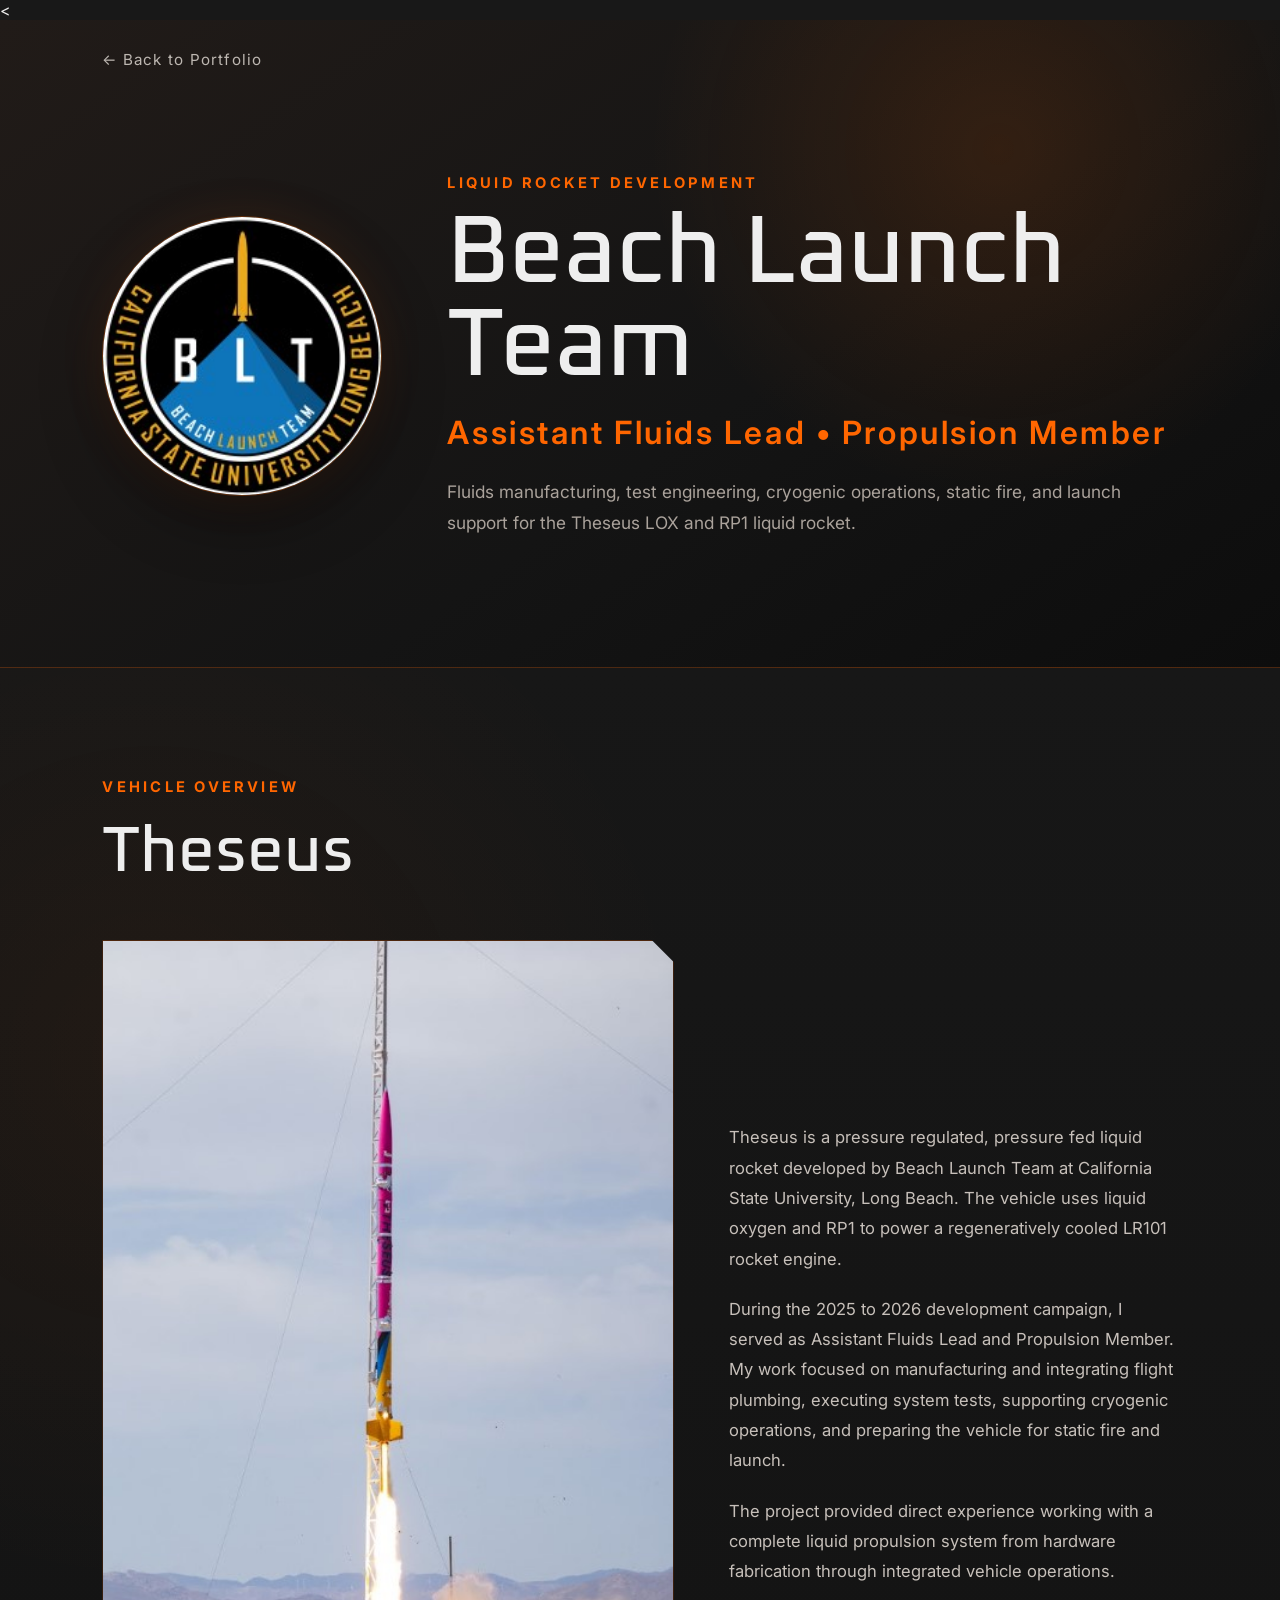
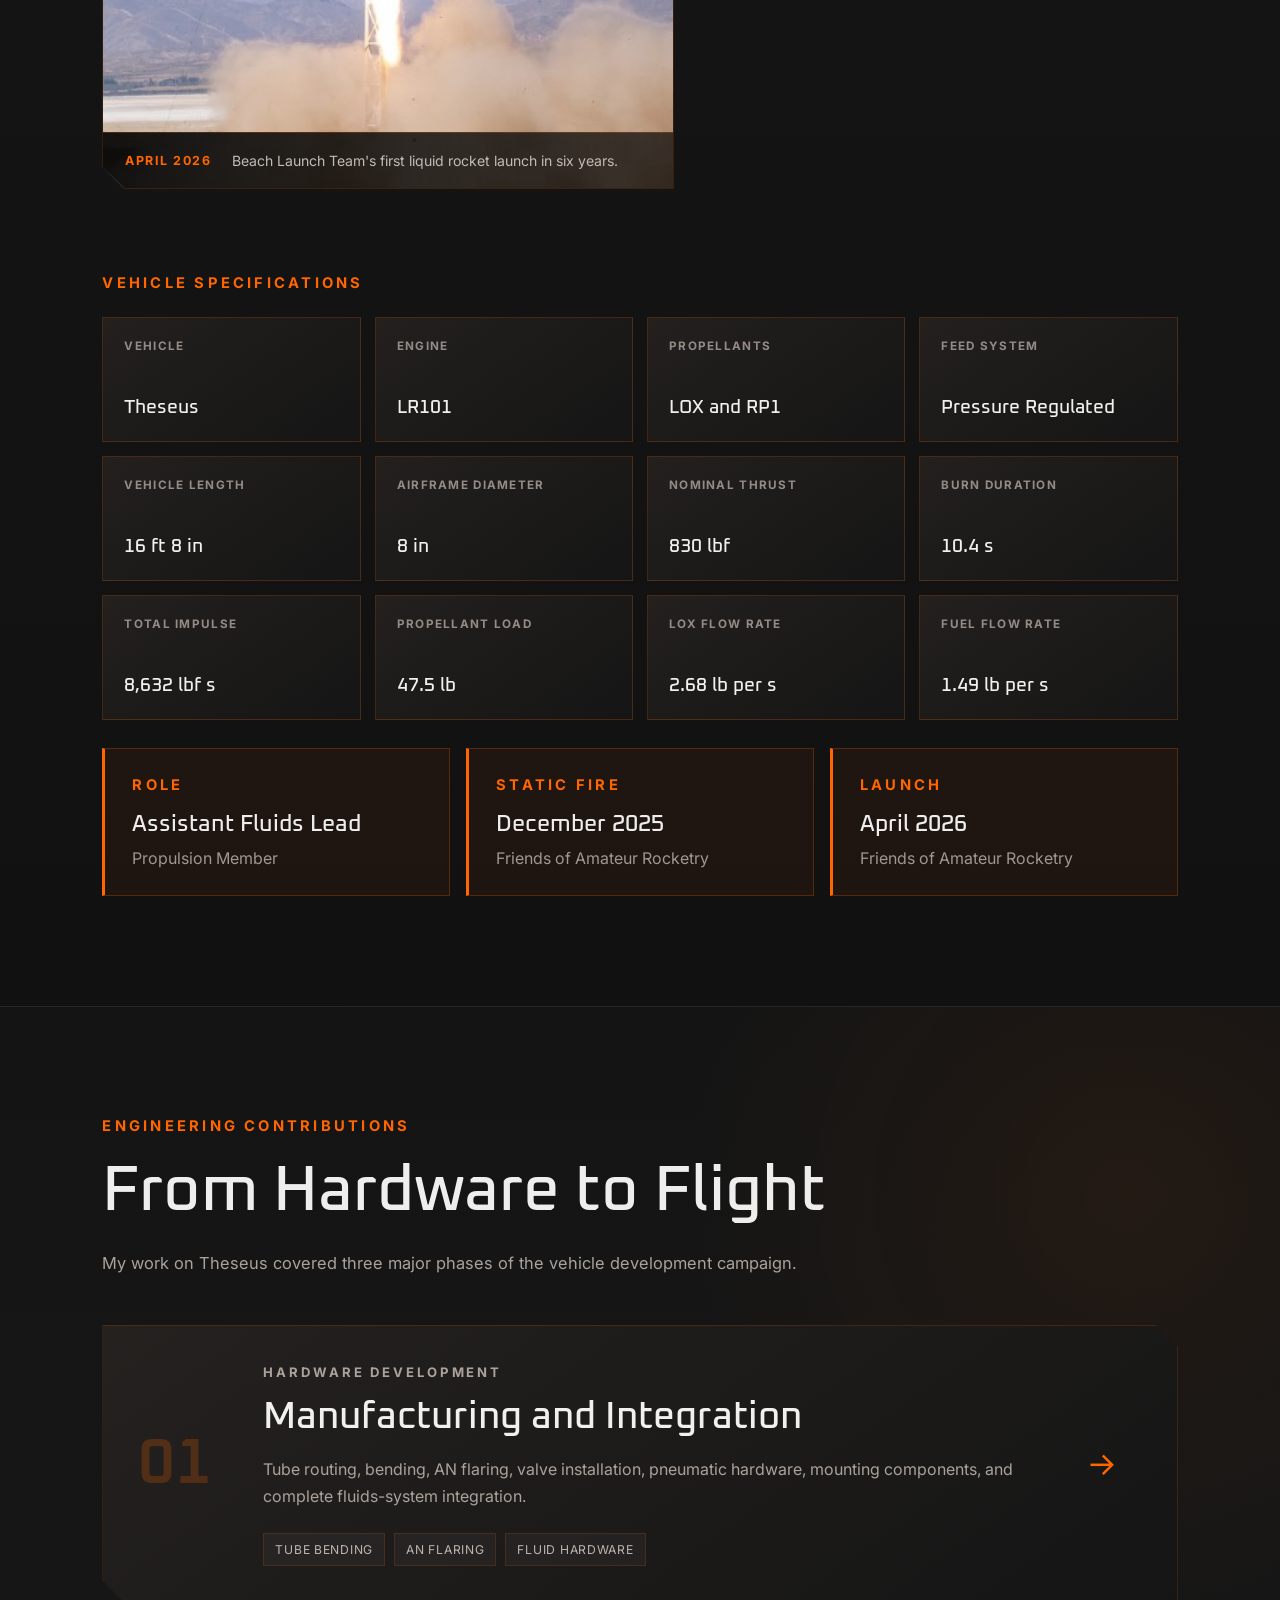
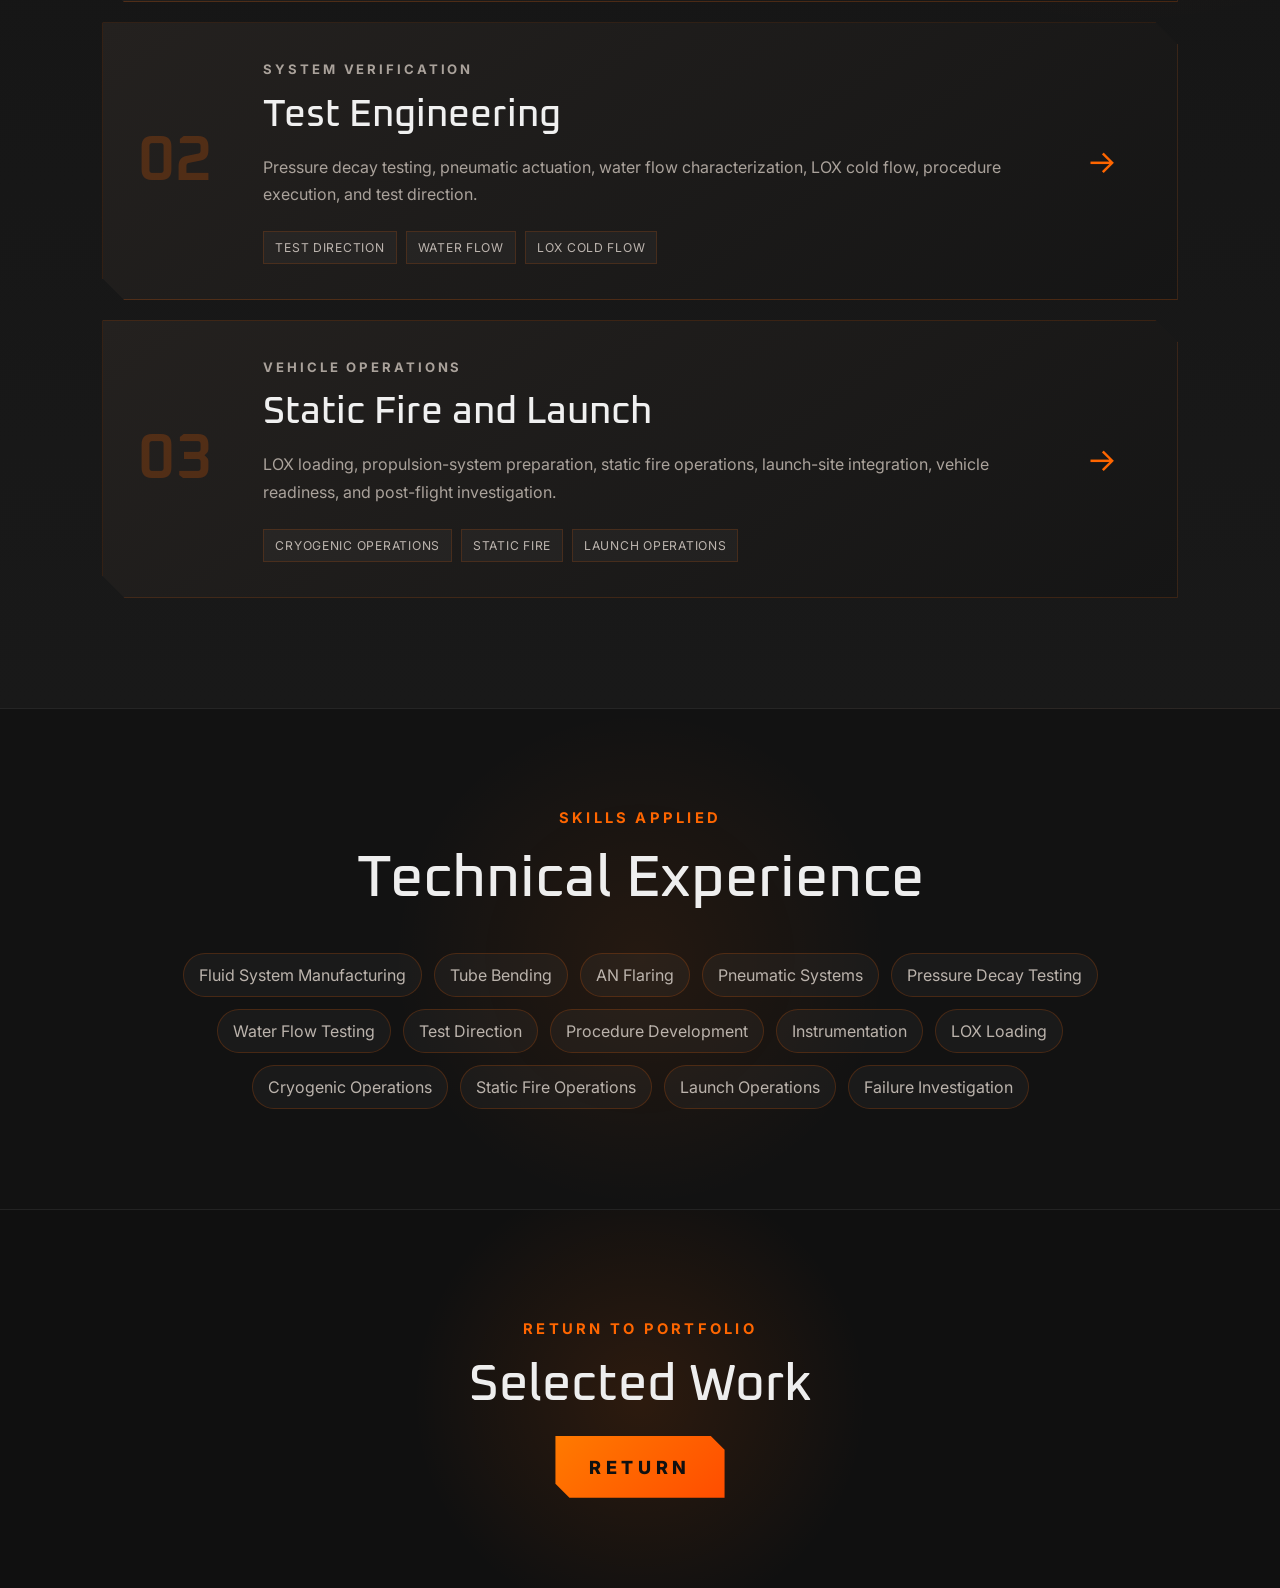
==== projects/beach-launch-team.html @ 21b04b91 "Move website files to repository root" ====
<<!DOCTYPE html>
<html lang="en">

<head>
  <meta charset="UTF-8" />
  <meta name="viewport" content="width=device-width, initial-scale=1.0" />

  <title>Beach Launch Team | Colby Miller</title>

  <link
    href="https://fonts.googleapis.com/css2?family=Oxanium:wght@300;400;500;600;700&family=Inter:wght@300;400;500;600;700&display=swap"
    rel="stylesheet"
  />

  <link rel="stylesheet" href="../css/style.css" />
</head>

<body>

  <!-- HERO -->

  <header class="blthero">

    <a class="back-link" href="../index.html">
      ← Back to Portfolio
    </a>

    <div class="bltherocontent">

      <img
        class="bltherologo"
        src="../images/csulb_beach_launch_team_logo.jpg"
        alt="CSULB Beach Launch Team logo"
      />

      <div class="bltherotext">

        <p class="section-label">Liquid Rocket Development</p>

        <h1>Beach Launch Team</h1>

        <p class="technical-subtitle">
          Assistant Fluids Lead • Propulsion Member
        </p>

        <p class="bltherodescription">
          Fluids manufacturing, test engineering, cryogenic operations,
          static fire, and launch support for the Theseus LOX and RP1
          liquid rocket.
        </p>

      </div>

    </div>

  </header>


  <main class="technical-page">

    <!-- THESEUS OVERVIEW -->

    <section class="bltoverview">

      <div class="bltsectionheading">

        <p class="section-label">Vehicle Overview</p>

        <h2>Theseus</h2>

      </div>


      <div class="bltoverviewlayout">

        <div class="bltlaunchimage">

          <img
            src="../images/theseuslaunch.jpg"
            alt="Theseus liquid rocket launching"
          />

          <div class="bltimagecaption">

            <span>April 2026</span>

            <p>
              Beach Launch Team's first liquid rocket launch in six years.
            </p>

          </div>

        </div>


        <div class="bltoverviewtext">

          <p>
            Theseus is a pressure regulated, pressure fed liquid rocket
            developed by Beach Launch Team at California State University,
            Long Beach. The vehicle uses liquid oxygen and RP1 to power a
            regeneratively cooled LR101 rocket engine.
          </p>

          <p>
            During the 2025 to 2026 development campaign, I served as
            Assistant Fluids Lead and Propulsion Member. My work focused on
            manufacturing and integrating flight plumbing, executing system
            tests, supporting cryogenic operations, and preparing the vehicle
            for static fire and launch.
          </p>

          <p>
            The project provided direct experience working with a complete
            liquid propulsion system from hardware fabrication through
            integrated vehicle operations.
          </p>

        </div>

      </div>


      <!-- VEHICLE SPECIFICATIONS -->

      <div class="bltspecsection">

        <p class="section-label">Vehicle Specifications</p>

        <div class="bltspecgrid">

          <div class="bltspeccard">
            <span>Vehicle</span>
            <strong>Theseus</strong>
          </div>

          <div class="bltspeccard">
            <span>Engine</span>
            <strong>LR101</strong>
          </div>

          <div class="bltspeccard">
            <span>Propellants</span>
            <strong>LOX and RP1</strong>
          </div>

          <div class="bltspeccard">
            <span>Feed System</span>
            <strong>Pressure Regulated</strong>
          </div>

          <div class="bltspeccard">
            <span>Vehicle Length</span>
            <strong>16 ft 8 in</strong>
          </div>

          <div class="bltspeccard">
            <span>Airframe Diameter</span>
            <strong>8 in</strong>
          </div>

          <div class="bltspeccard">
            <span>Nominal Thrust</span>
            <strong>830 lbf</strong>
          </div>

          <div class="bltspeccard">
            <span>Burn Duration</span>
            <strong>10.4 s</strong>
          </div>

          <div class="bltspeccard">
            <span>Total Impulse</span>
            <strong>8,632 lbf s</strong>
          </div>

          <div class="bltspeccard">
            <span>Propellant Load</span>
            <strong>47.5 lb</strong>
          </div>

          <div class="bltspeccard">
            <span>LOX Flow Rate</span>
            <strong>2.68 lb per s</strong>
          </div>

          <div class="bltspeccard">
            <span>Fuel Flow Rate</span>
            <strong>1.49 lb per s</strong>
          </div>

        </div>

      </div>


      <!-- ROLE INFORMATION -->

      <div class="bltrolegrid">

        <div class="bltrolecard">

          <p class="section-label">Role</p>

          <h3>Assistant Fluids Lead</h3>

          <p>Propulsion Member</p>

        </div>

        <div class="bltrolecard">

          <p class="section-label">Static Fire</p>

          <h3>December 2025</h3>

          <p>Friends of Amateur Rocketry</p>

        </div>

        <div class="bltrolecard">

          <p class="section-label">Launch</p>

          <h3>April 2026</h3>

          <p>Friends of Amateur Rocketry</p>

        </div>

      </div>

    </section>


    <!-- CONTRIBUTIONS -->

    <section class="bltcontributions">

      <div class="bltsectionheading">

        <p class="section-label">Engineering Contributions</p>

        <h2>From Hardware to Flight</h2>

        <p class="bltsectionintro">
          My work on Theseus covered three major phases of the vehicle
          development campaign.
        </p>

      </div>


      <div class="bltcontributiongrid">

        <!-- MANUFACTURING -->

        <a
          class="bltcontributioncard"
          href="manufacturing.html"
        >

          <div class="bltcardnumber">01</div>

          <div class="bltcardcontent">

            <p class="phase-label">Hardware Development</p>

            <h3>Manufacturing and Integration</h3>

            <p>
              Tube routing, bending, AN flaring, valve installation,
              pneumatic hardware, mounting components, and complete
              fluids-system integration.
            </p>

            <div class="bltcardtags">

              <span>Tube Bending</span>
              <span>AN Flaring</span>
              <span>Fluid Hardware</span>

            </div>

          </div>

          <div class="bltcardarrow">→</div>

        </a>


        <!-- TEST ENGINEERING -->

        <a
          class="bltcontributioncard"
          href="testengineering.html"
        >

          <div class="bltcardnumber">02</div>

          <div class="bltcardcontent">

            <p class="phase-label">System Verification</p>

            <h3>Test Engineering</h3>

            <p>
              Pressure decay testing, pneumatic actuation, water flow
              characterization, LOX cold flow, procedure execution, and
              test direction.
            </p>

            <div class="bltcardtags">

              <span>Test Direction</span>
              <span>Water Flow</span>
              <span>LOX Cold Flow</span>

            </div>

          </div>

          <div class="bltcardarrow">→</div>

        </a>


        <!-- STATIC FIRE AND LAUNCH -->

        <a
          class="bltcontributioncard"
          href="staticfirelaunch.html"
        >

          <div class="bltcardnumber">03</div>

          <div class="bltcardcontent">

            <p class="phase-label">Vehicle Operations</p>

            <h3>Static Fire and Launch</h3>

            <p>
              LOX loading, propulsion-system preparation, static fire
              operations, launch-site integration, vehicle readiness, and
              post-flight investigation.
            </p>

            <div class="bltcardtags">

              <span>Cryogenic Operations</span>
              <span>Static Fire</span>
              <span>Launch Operations</span>

            </div>

          </div>

          <div class="bltcardarrow">→</div>

        </a>

      </div>

    </section>

    <!-- SKILLS -->

    <section class="bltskills">

      <p class="section-label">Skills Applied</p>

      <h2>Technical Experience</h2>

      <div class="bltskillgrid">

        <span>Fluid System Manufacturing</span>
        <span>Tube Bending</span>
        <span>AN Flaring</span>
        <span>Pneumatic Systems</span>
        <span>Pressure Decay Testing</span>
        <span>Water Flow Testing</span>
        <span>Test Direction</span>
        <span>Procedure Development</span>
        <span>Instrumentation</span>
        <span>LOX Loading</span>
        <span>Cryogenic Operations</span>
        <span>Static Fire Operations</span>
        <span>Launch Operations</span>
        <span>Failure Investigation</span>

      </div>

    </section>


    <!-- RETURN -->

    <section class="next-project">

      <p class="section-label">Return to Portfolio</p>

      <h2>Selected Work</h2>

      <a class="industrial-btn filled" href="../index.html#projects">
        Return
      </a>

    </section>

  </main>

</body>

</html>
---- css/style.css ----
* {
  margin: 0;
  padding: 0;
  box-sizing: border-box;
}

html {
  scroll-behavior: smooth;
}

body {
  background: #181818;
  color: #eeeeee;
  font-family: "Inter", sans-serif;
}

/* HERO */

.hero {
  min-height: 100vh;
  position: relative;
  display: grid;
  place-items: center;
  text-align: center;
  overflow: hidden;

  background:
    linear-gradient(rgba(18, 18, 18, 0.45), rgba(18, 18, 18, 0.78)),
    radial-gradient(circle at center, rgba(255, 102, 0, 0.18), transparent 55%),
    url("../images/thermal-bg.jpg");

  background-size: contain;
background-repeat: no-repeat;
background-position: center;
background-color: #111111;
}

.hero::before {
  content: "";
  position: absolute;
  inset: 0;
  z-index: 1;
  background:
    linear-gradient(90deg, rgba(255, 102, 0, 0.07) 1px, transparent 1px),
    linear-gradient(rgba(255, 255, 255, 0.018) 1px, transparent 1px);
  background-size: 86px 86px;
  opacity: 0.24;
}

.hero::after {
  content: "";
  position: absolute;
  inset: 0;
  z-index: 1;
  pointer-events: none;
  background:
    radial-gradient(circle, transparent 38%, rgba(0, 0, 0, 0.45) 100%),
    linear-gradient(135deg, transparent 0 78%, rgba(255, 102, 0, 0.28) 78.2%, transparent 78.5%);
}

.hero-content {
  position: relative;
  z-index: 2;
  max-width: 1100px;
  padding: 70px 24px;
}

.hero h1 {
  font-family: "Oxanium", sans-serif;
  font-size: clamp(3.2rem, 7vw, 5.4rem);
  font-weight: 500;
  letter-spacing: 0.015em;
  color: #f4f4f4;
  margin-bottom: 38px;
  text-shadow: 0 0 30px rgba(0, 0, 0, 0.8);
}

.orange-rule {
  width: min(460px, 70vw);
  height: 2px;
  margin: 0 auto 38px;
  background: linear-gradient(90deg, transparent, #ff6600, transparent);
  position: relative;
}

.orange-rule::after {
  content: "";
  position: absolute;
  left: 50%;
  top: -3px;
  transform: translateX(-50%);
  width: 44px;
  height: 8px;
  background: #ff6600;
  clip-path: polygon(0 0, 100% 0, 85% 100%, 15% 100%);
}

.hero h2 {
  font-family: "Inter", sans-serif;
  font-size: 2.6rem;
  font-weight: 500;
  letter-spacing: 0.03em;
  color: #ececec;
  margin-bottom: 18px;
}

.subtitle {
  font-family: "Inter", sans-serif;
  color: #ff6600;
  font-size: 1.45rem;
  font-weight: 600;
  letter-spacing: 0.18em;
}

.small-rule {
  width: 190px;
  height: 1px;
  background: linear-gradient(90deg, transparent, #ff6600, transparent);
  margin: 42px auto;
}

.hook {
  font-family: "Inter", sans-serif;
  color: #d9d9d9;
  font-size: 1.15rem;
  font-weight: 500;
  letter-spacing: 0.12em;
  text-transform: uppercase;
  margin-bottom: 55px;
}

.contact-row {
  display: flex;
  justify-content: center;
  flex-wrap: wrap;
  gap: 28px;
  margin-bottom: 56px;
}

.contact-box {
  min-width: 270px;
  display: flex;
  align-items: center;
  justify-content: center;
  gap: 17px;
  color: #e8e8e8;
  text-decoration: none;
  padding: 16px 24px;
  border: 1px solid rgba(255, 102, 0, 0.5);
  background: rgba(18, 18, 18, 0.58);
  clip-path: polygon(0 0, calc(100% - 18px) 0, 100% 18px, 100% 100%, 18px 100%, 0 calc(100% - 18px));
  backdrop-filter: blur(8px);
  transition: 0.25s ease;
  font-size: 1.15rem;
}

.contact-box:hover {
  border-color: #ff6600;
  box-shadow: 0 0 28px rgba(255, 102, 0, 0.3);
  transform: translateY(-3px);
}

.icon {
  color: #ff6600;
  font-weight: 800;
  font-size: 1.35rem;
  min-width: 30px;
}

.button-row {
  display: flex;
  justify-content: center;
  gap: 34px;
  flex-wrap: wrap;
}

.industrial-btn {
  min-width: 265px;
  padding: 20px 34px;
  font-size: 1.13rem;
  font-weight: 800;
  letter-spacing: 0.25em;
  text-transform: uppercase;
  text-decoration: none;
  transition: 0.25s ease;
  clip-path: polygon(0 0, calc(100% - 14px) 0, 100% 14px, 100% 100%, 14px 100%, 0 calc(100% - 14px));
}

.industrial-btn.filled {
  color: #101010;
  background: linear-gradient(135deg, #ff7a00, #ff4d00);
}

.industrial-btn.outline {
  color: #f0f0f0;
  border: 1px solid #ff6600;
  background: rgba(12, 12, 12, 0.6);
}

.industrial-btn:hover {
  transform: translateY(-4px);
  box-shadow: 0 0 34px rgba(255, 102, 0, 0.38);
}

/* ABOUT + PROJECTS */

.about,
.projects {
  padding: 110px 8%;
  background:
    radial-gradient(circle at 20% 10%, rgba(255, 102, 0, 0.08), transparent 32%),
    linear-gradient(180deg, #1a1a1a, #141414);
}

.section-container {
  max-width: 1150px;
  margin: auto;
  display: grid;
  grid-template-columns: 360px 1fr;
  gap: 70px;
  align-items: center;
}

.about-image img {
  width: 100%;
  border-radius: 18px;
  border: 1px solid rgba(255, 102, 0, 0.35);
  box-shadow: 0 0 45px rgba(0, 0, 0, 0.55);
}

.section-label {
  color: #ff6600;
  text-transform: uppercase;
  letter-spacing: 0.22em;
  font-size: 0.92rem;
  margin-bottom: 16px;
  font-weight: 700;
}

.about-text h2,
.section-header h2 {
  font-family: "Oxanium", sans-serif;
  font-size: clamp(2rem, 4vw, 3.8rem);
  font-weight: 500;
  margin-bottom: 28px;
}

.about-text p {
  color: #c7c0ba;
  line-height: 1.75;
  font-size: 1.12rem;
  margin-bottom: 20px;
}

.section-header {
  max-width: 1150px;
  margin: 0 auto 48px auto;
}

.project-grid {
  max-width: 1150px;
  margin: auto;
  display: grid;
  grid-template-columns: repeat(4, 1fr);
  gap: 24px;
}

.project-card {
  min-height: 250px;
  padding: 30px;
  background: linear-gradient(145deg, #252525, #181818);
  border: 1px solid rgba(255, 102, 0, 0.24);
  color: #eeeeee;
  text-decoration: none;
  transition: 0.25s ease;
  clip-path: polygon(0 0, calc(100% - 22px) 0, 100% 22px, 100% 100%, 22px 100%, 0 calc(100% - 22px));
}

.project-card span {
  color: #ff6600;
  font-size: 0.9rem;
  letter-spacing: 0.16em;
  font-weight: 700;
}

.project-card h3 {
  margin: 38px 0 16px;
  font-size: 1.65rem;
}

.project-card p {
  color: #aaa39d;
  line-height: 1.5;
  font-size: 1.05rem;
}

.project-card:hover {
  transform: translateY(-8px);
  border-color: #ff6600;
  box-shadow: 0 0 38px rgba(255, 102, 0, 0.2);
}

@media (max-width: 900px) {
  .section-container {
    grid-template-columns: 1fr;
  }

  .project-grid {
    grid-template-columns: 1fr;
  }

  .contact-row {
    flex-direction: column;
    align-items: center;
  }

  .hero h2,
  .subtitle,
  .hook {
    letter-spacing: 0.12em;
  }
}

/* ===========================================================
   ABOUT ME PHOTO LAYOUT
=========================================================== */

.about-layout {
  max-width: 1180px;
  margin: auto;
  display: grid;
  grid-template-columns: 360px 1fr;
  gap: 80px;
  align-items: start;
}

.about-visuals {
  display: flex;
  flex-direction: column;
  gap: 22px;
}

.school-logo {
  width: 150px;
  align-self: center;
  object-fit: contain;
  margin-bottom: 6px;
}

.portrait-photo {
  width: 100%;
  height: 430px;
  object-fit: cover;
  border-radius: 18px;
  border: 1px solid rgba(255,102,0,.35);
  box-shadow: 0 0 40px rgba(0,0,0,.45);
}

.photo-grid {
  display: grid;
  grid-template-columns: 1fr 1fr;
  gap: 14px;
}

.photo-grid img {
  width: 100%;
  height: 155px;
  object-fit: cover;
  border-radius: 14px;
  border: 1px solid rgba(255,102,0,.25);
  transition: .25s;
}

.photo-grid img:hover,
.portrait-photo:hover{
  transform: translateY(-4px);
  border-color:#ff6600;
  box-shadow:0 0 25px rgba(255,102,0,.25);
}

@media(max-width:900px){

  .about-layout{
    grid-template-columns:1fr;
  }

  .portrait-photo{
    height:380px;
  }

}

/* ===========================
   PROJECT LOGOS
=========================== */

.project-logo{

    display:block;

    width:70px;

    height:70px;

    object-fit:contain;

    margin:22px auto 18px;

    transition:.25s;

}

.flowserve-logo{

    width:185px;

    height:auto;

    margin:28px auto 18px;

}

.project-card:hover .project-logo{

    transform:scale(1.05);

}

/* ===========================================================
   TECHNICAL PROJECT PAGE
=========================================================== */

.technical-hero {
  min-height: 62vh;
  padding: 70px 8% 80px;
  display: flex;
  flex-direction: column;
  justify-content: flex-end;
  background:
    radial-gradient(circle at 75% 20%, rgba(255, 102, 0, 0.13), transparent 30%),
    linear-gradient(145deg, #211b18, #131313 60%, #0d0d0d);
  border-bottom: 1px solid rgba(255, 102, 0, 0.22);
}

.back-link {
  position: absolute;
  top: 30px;
  left: 8%;
  color: #bdb7b1;
  text-decoration: none;
  font-size: 0.95rem;
  letter-spacing: 0.08em;
  transition: 0.2s ease;
}

.back-link:hover {
  color: #ff6600;
}

.technical-hero h1 {
  max-width: 1050px;
  font-family: "Oxanium", sans-serif;
  font-size: clamp(3rem, 8vw, 6.8rem);
  font-weight: 500;
  line-height: 0.98;
  margin: 12px 0 18px;
}

.technical-subtitle {
  color: #ff6600;
  font-size: clamp(1.25rem, 2.5vw, 2rem);
  font-weight: 600;
  letter-spacing: 0.08em;
}

.technical-intro {
  max-width: 780px;
  margin-top: 28px;
  color: #beb7b0;
  font-size: 1.1rem;
  line-height: 1.75;
}

.technical-page {
  background: #141414;
}

.technical-phase {
  padding: 110px 8%;
  border-bottom: 1px solid rgba(255, 255, 255, 0.07);
  background:
    radial-gradient(circle at 10% 15%, rgba(255, 102, 0, 0.05), transparent 27%),
    linear-gradient(180deg, #171717, #111111);
}

.phase-heading {
  max-width: 1180px;
  margin: 0 auto 48px;
  display: flex;
  align-items: center;
  gap: 24px;
}

.phase-number {
  width: 76px;
  height: 76px;
  flex-shrink: 0;
  display: grid;
  place-items: center;
  border: 1px solid rgba(255, 102, 0, 0.55);
  color: #ff6600;
  font-family: "Oxanium", sans-serif;
  font-size: 1.4rem;
  font-weight: 600;
  clip-path: polygon(
    0 0,
    calc(100% - 14px) 0,
    100% 14px,
    100% 100%,
    14px 100%,
    0 calc(100% - 14px)
  );
}

.phase-label {
  color: #ff6600;
  text-transform: uppercase;
  letter-spacing: 0.22em;
  font-size: 0.82rem;
  font-weight: 700;
  margin-bottom: 8px;
}

.phase-heading h2 {
  font-family: "Oxanium", sans-serif;
  font-size: clamp(2rem, 4vw, 3.7rem);
  font-weight: 500;
}

.phase-image {
  overflow: hidden;
  background: #0c0c0c;
  border: 1px solid rgba(255, 102, 0, 0.24);
  border-radius: 14px;
  box-shadow: 0 24px 70px rgba(0, 0, 0, 0.35);
}

.phase-image img {
  display: block;
  width: 100%;
  height: 100%;
  object-fit: contain;
  background: #101010;
}

.phase-image-wide {
  max-width: 1180px;
  margin: 0 auto 42px;
}

.phase-image-wide img {
  max-height: 720px;
}

.phase-image figcaption {
  padding: 14px 18px;
  color: #99918a;
  font-size: 0.9rem;
  border-top: 1px solid rgba(255, 255, 255, 0.07);
}

.image-pair {
  max-width: 1180px;
  margin: 0 auto 42px;
  display: grid;
  grid-template-columns: 1fr 1.25fr;
  gap: 24px;
}

.image-pair .phase-image {
  min-height: 420px;
}

.phase-content {
  max-width: 920px;
  margin: auto;
}

.phase-content p {
  color: #c8c0b9;
  font-size: 1.08rem;
  line-height: 1.8;
  margin-bottom: 20px;
}

.phase-tags {
  display: flex;
  flex-wrap: wrap;
  gap: 10px;
  margin-top: 32px;
}

.phase-tags span {
  padding: 9px 13px;
  color: #bbb3ac;
  background: rgba(255, 255, 255, 0.035);
  border: 1px solid rgba(255, 102, 0, 0.18);
  border-radius: 999px;
  font-size: 0.88rem;
}

.validation-layout {
  max-width: 1180px;
  margin: 0 auto 42px;
  display: grid;
  grid-template-columns: 1.4fr 0.6fr;
  gap: 28px;
  align-items: stretch;
}

.validation-summary {
  padding: 28px;
  background: linear-gradient(145deg, #24201d, #151515);
  border: 1px solid rgba(255, 102, 0, 0.26);
  border-radius: 14px;
}

.validation-kicker {
  color: #ff6600;
  text-transform: uppercase;
  letter-spacing: 0.2em;
  font-size: 0.82rem;
  font-weight: 700;
  margin-bottom: 22px;
}

.validation-grid {
  display: grid;
  gap: 14px;
}

.validation-card {
  padding: 18px;
  background: rgba(0, 0, 0, 0.28);
  border-left: 2px solid #ff6600;
}

.validation-card span {
  display: block;
  color: #a9a19b;
  font-size: 0.9rem;
  margin-bottom: 8px;
}

.validation-card strong {
  color: #f2f2f2;
  font-family: "Oxanium", sans-serif;
  font-size: 1.55rem;
}

.next-project {
  padding: 110px 8%;
  text-align: center;
  background:
    radial-gradient(circle at center, rgba(255, 102, 0, 0.12), transparent 34%),
    #101010;
}

.next-project h2 {
  max-width: 800px;
  margin: 12px auto 38px;
  font-family: "Oxanium", sans-serif;
  font-size: clamp(2rem, 4vw, 3.6rem);
  font-weight: 500;
}

@media (max-width: 900px) {

  .technical-hero {
    min-height: 70vh;
    padding-top: 110px;
  }

  .phase-heading {
    align-items: flex-start;
  }

  .image-pair,
  .validation-layout {
    grid-template-columns: 1fr;
  }

  .image-pair .phase-image {
    min-height: 300px;
  }

  .phase-number {
    width: 58px;
    height: 58px;
  }

}

/* ===========================================================
   ENGINE THERMAL ANALYSIS
=========================================================== */

.equation-panel {
  max-width: 1050px;
  margin: 38px auto;
  padding: 30px;
  background:
    linear-gradient(145deg, rgba(255, 102, 0, 0.07), rgba(255, 255, 255, 0.025)),
    #171717;
  border: 1px solid rgba(255, 102, 0, 0.24);
  border-left: 3px solid #ff6600;
  border-radius: 12px;
}

.equation-label {
  color: #ff6600;
  text-transform: uppercase;
  letter-spacing: 0.18em;
  font-size: 0.82rem;
  font-weight: 700;
  margin-bottom: 22px;
}

.equation {
  overflow-x: auto;
  padding: 20px 10px;
  color: #f2f2f2;
  font-size: clamp(1rem, 1.8vw, 1.3rem);
  text-align: center;
}

.equation-definitions {
  display: grid;
  grid-template-columns: repeat(2, 1fr);
  gap: 10px 28px;
  margin-top: 22px;
  padding-top: 22px;
  border-top: 1px solid rgba(255, 255, 255, 0.08);
}

.equation-definitions span {
  color: #aaa29b;
  font-size: 0.92rem;
  line-height: 1.5;
}

.equation-definitions strong {
  color: #eeeeee;
}

.thermal-data-grid {
  max-width: 1050px;
  margin: 46px auto;
  display: grid;
  grid-template-columns: 1fr 1fr;
  gap: 24px;
}

.thermal-data-grid .phase-image {
  min-height: 310px;
}

.thermal-data-grid .phase-image img {
  object-fit: contain;
  padding: 10px;
}

.thermal-video-frame {
  max-width: 1080px;
  margin: 48px auto;
  overflow: hidden;
  background: #090909;
  border: 1px solid rgba(255, 102, 0, 0.28);
  border-radius: 14px;
  box-shadow: 0 28px 80px rgba(0, 0, 0, 0.45);
}

.thermal-video-frame video {
  display: block;
  width: 100%;
  max-height: 720px;
  background: #000000;
}

.video-caption {
  padding: 16px 20px;
  color: #aaa29b;
  border-top: 1px solid rgba(255, 255, 255, 0.07);
  font-size: 0.92rem;
}

.thermal-results-grid {
  max-width: 1080px;
  margin: 44px auto;
  display: grid;
  grid-template-columns: repeat(4, 1fr);
  gap: 18px;
}

.thermal-result-card {
  min-height: 150px;
  padding: 24px;
  display: flex;
  flex-direction: column;
  justify-content: space-between;
  background: linear-gradient(145deg, #24211f, #151515);
  border: 1px solid rgba(255, 102, 0, 0.24);
  clip-path: polygon(
    0 0,
    calc(100% - 16px) 0,
    100% 16px,
    100% 100%,
    16px 100%,
    0 calc(100% - 16px)
  );
}

.thermal-result-card span {
  color: #99918a;
  font-size: 0.88rem;
  text-transform: uppercase;
  letter-spacing: 0.1em;
}

.thermal-result-card strong {
  color: #f0f0f0;
  font-family: "Oxanium", sans-serif;
  font-size: 1.35rem;
  font-weight: 500;
}

.thermal-callout {
  max-width: 920px;
  margin: 50px auto 32px;
  padding: 28px 30px;
  background: rgba(255, 102, 0, 0.065);
  border-left: 3px solid #ff6600;
}

.thermal-callout-label {
  color: #ff6600;
  text-transform: uppercase;
  letter-spacing: 0.18em;
  font-size: 0.8rem;
  font-weight: 700;
  margin-bottom: 12px;
}

.thermal-callout p:last-child {
  color: #c8c0b9;
  font-size: 1.04rem;
  line-height: 1.75;
}

.thermal-tags {
  max-width: 920px;
  margin-left: auto;
  margin-right: auto;
}

.future-phase {
  padding: 90px 8%;
  text-align: center;
  background:
    repeating-linear-gradient(
      -45deg,
      rgba(255, 255, 255, 0.012),
      rgba(255, 255, 255, 0.012) 10px,
      transparent 10px,
      transparent 20px
    ),
    #131313;
  border-bottom: 1px solid rgba(255, 255, 255, 0.07);
}

.future-phase h2 {
  margin: 12px 0 24px;
  font-family: "Oxanium", sans-serif;
  font-size: clamp(2rem, 4vw, 3.5rem);
  font-weight: 500;
}

.future-phase p {
  max-width: 760px;
  margin: auto;
  color: #aaa29b;
  font-size: 1.04rem;
  line-height: 1.75;
}

@media (max-width: 900px) {

  .thermal-data-grid,
  .thermal-results-grid {
    grid-template-columns: 1fr;
  }

  .equation-definitions {
    grid-template-columns: 1fr;
  }

  .thermal-data-grid .phase-image {
    min-height: 240px;
  }

}

/* ===========================================================
   FEED SYSTEM DESIGN
=========================================================== */

.feedsystemimage {
  max-width: 1120px;
  margin: 46px auto;
  overflow: hidden;
  background: #090909;
  border: 1px solid rgba(255, 102, 0, 0.28);
  border-radius: 14px;
  box-shadow: 0 28px 80px rgba(0, 0, 0, 0.42);
}

.feedsystemimage img {
  display: block;
  width: 100%;
  max-height: 980px;
  object-fit: contain;
  background: #080808;
}

.feedsystemimage figcaption {
  padding: 16px 20px;
  color: #aaa29b;
  font-size: 0.92rem;
  border-top: 1px solid rgba(255, 255, 255, 0.07);
}

.cadimage {
  max-width: 980px;
}

.cadimage img {
  padding: 22px;
  background: #f2f2f2;
}

.feedsystemtags {
  max-width: 920px;
  margin-left: auto;
  margin-right: auto;
}

.equationsecondary {
  padding-top: 4px;
}

.equationnote {
  margin-top: 24px;
  padding-top: 20px;
  color: #948c86;
  font-size: 0.9rem;
  line-height: 1.65;
  border-top: 1px solid rgba(255, 255, 255, 0.07);
}

.componentgrid {
  max-width: 1050px;
  margin: 50px auto 0;
  display: grid;
  grid-template-columns: repeat(4, 1fr);
  gap: 18px;
}

.componentcard {
  min-height: 180px;
  padding: 24px;
  display: flex;
  flex-direction: column;
  justify-content: space-between;
  background: linear-gradient(145deg, #24211f, #151515);
  border: 1px solid rgba(255, 102, 0, 0.24);
  clip-path: polygon(
    0 0,
    calc(100% - 16px) 0,
    100% 16px,
    100% 100%,
    16px 100%,
    0 calc(100% - 16px)
  );
}

.componentcard span {
  color: #ff6600;
  text-transform: uppercase;
  letter-spacing: 0.11em;
  font-size: 0.82rem;
  font-weight: 700;
}

.componentcard strong {
  color: #d8d2cc;
  font-size: 1rem;
  line-height: 1.5;
  font-weight: 500;
}

@media (max-width: 900px) {

  .componentgrid {
    grid-template-columns: 1fr;
  }

  .feedsystemimage img {
    max-height: none;
  }

}

/* ===========================================================
   FLOWSERVE PAGE
=========================================================== */

.flowservehero {
  min-height: 68vh;
  position: relative;
  padding: 110px 8% 80px;
  display: flex;
  flex-direction: column;
  justify-content: flex-end;
  background:
    radial-gradient(circle at 75% 20%, rgba(255, 102, 0, 0.12), transparent 31%),
    linear-gradient(145deg, #211b18, #141414 58%, #0d0d0d);
  border-bottom: 1px solid rgba(255, 102, 0, 0.22);
}

.flowserveherologo {
  width: min(360px, 72vw);
  height: auto;
  margin-bottom: 40px;
  object-fit: contain;
  filter: drop-shadow(0 0 24px rgba(255, 102, 0, 0.12));
}

.flowservehero h1 {
  font-family: "Oxanium", sans-serif;
  font-size: clamp(3.6rem, 9vw, 7rem);
  font-weight: 500;
  line-height: 0.95;
  margin: 12px 0 20px;
}

.flowserveherotags {
  margin-top: 22px;
  color: #bab2ab;
  font-size: 1rem;
  letter-spacing: 0.11em;
  text-transform: uppercase;
}

.flowservesection {
  padding: 105px 8%;
  background:
    radial-gradient(circle at 12% 15%, rgba(255, 102, 0, 0.045), transparent 26%),
    linear-gradient(180deg, #171717, #111111);
  border-bottom: 1px solid rgba(255, 255, 255, 0.07);
}

.flowservealternate {
  background:
    radial-gradient(circle at 85% 15%, rgba(255, 102, 0, 0.05), transparent 27%),
    linear-gradient(180deg, #141414, #191919);
}

.flowserveheading,
.flowservephaseheading {
  max-width: 1120px;
  margin: 0 auto 45px;
}

.flowservephaseheading {
  display: flex;
  align-items: center;
  gap: 24px;
}

.flowserveheading h2,
.flowservephaseheading h2 {
  font-family: "Oxanium", sans-serif;
  font-size: clamp(2.1rem, 4.6vw, 4rem);
  font-weight: 500;
}

.flowservetext {
  max-width: 920px;
  margin: 0 auto 48px;
}

.flowservetext p {
  color: #c7c0ba;
  font-size: 1.08rem;
  line-height: 1.82;
  margin-bottom: 20px;
}

.industrialworkflow {
  max-width: 1120px;
  margin: 45px auto 0;
  display: grid;
  grid-template-columns: 1fr auto 1fr auto 1fr auto 1fr;
  align-items: center;
  gap: 14px;
}

.workflowitem {
  min-height: 205px;
  padding: 24px;
  display: flex;
  flex-direction: column;
  background: linear-gradient(145deg, #24211f, #151515);
  border: 1px solid rgba(255, 102, 0, 0.24);
  clip-path: polygon(
    0 0,
    calc(100% - 16px) 0,
    100% 16px,
    100% 100%,
    16px 100%,
    0 calc(100% - 16px)
  );
}

.workflowitem span,
.pythonsource span,
.pythonprocesscard span {
  color: #ff6600;
  font-size: 0.8rem;
  font-weight: 700;
  letter-spacing: 0.12em;
  text-transform: uppercase;
}

.workflowitem strong {
  margin: 30px 0 12px;
  color: #f0f0f0;
  font-size: 1.2rem;
}

.workflowitem p {
  color: #9e9690;
  font-size: 0.92rem;
  line-height: 1.55;
}

.workflowarrow {
  color: #ff6600;
  font-size: 1.55rem;
}

.failureanalysislayout {
  max-width: 1120px;
  margin: 45px auto 0;
  display: grid;
  grid-template-columns: 1.35fr 0.65fr;
  gap: 30px;
}

.failureinputs {
  display: grid;
  grid-template-columns: repeat(2, 1fr);
  gap: 16px;
}

.failurecard {
  padding: 22px;
  background: rgba(255, 255, 255, 0.035);
  border: 1px solid rgba(255, 102, 0, 0.18);
  border-left: 2px solid #ff6600;
}

.failurecard span {
  color: #e9e9e9;
  font-weight: 600;
}

.failurecard p {
  margin-top: 10px;
  color: #9f9791;
  font-size: 0.9rem;
  line-height: 1.55;
}

.failureoutput {
  display: flex;
  flex-direction: column;
  justify-content: center;
  padding: 34px;
  text-align: center;
  background: linear-gradient(145deg, #29231f, #141414);
  border: 1px solid rgba(255, 102, 0, 0.3);
}

.failureoutput h3 {
  font-family: "Oxanium", sans-serif;
  font-size: 1.45rem;
  font-weight: 500;
}

.outputline {
  width: 2px;
  height: 65px;
  margin: 24px auto;
  background: linear-gradient(#ff6600, transparent);
}

.flowservetags {
  max-width: 920px;
  margin-left: auto;
  margin-right: auto;
  margin-top: 42px;
}

.supportgrid {
  max-width: 1050px;
  margin: 44px auto 0;
  display: grid;
  grid-template-columns: repeat(4, 1fr);
  gap: 18px;
}

.supportcard,
.automationcard {
  min-height: 170px;
  padding: 24px;
  background: linear-gradient(145deg, #23201e, #151515);
  border: 1px solid rgba(255, 102, 0, 0.2);
}

.supportcard span,
.automationcard span {
  color: #ff6600;
  font-weight: 700;
  text-transform: uppercase;
  letter-spacing: 0.09em;
  font-size: 0.8rem;
}

.supportcard p,
.automationcard p {
  margin-top: 22px;
  color: #aaa29b;
  line-height: 1.55;
}

.pythonworkflow {
  max-width: 1120px;
  margin: 50px auto;
  display: grid;
  grid-template-columns: 0.8fr 1.1fr 0.7fr;
  gap: 28px;
  align-items: center;
}

.pythonsourcegroup {
  display: grid;
  gap: 13px;
}

.pythonsource {
  padding: 18px;
  background: rgba(255, 255, 255, 0.035);
  border-left: 2px solid #ff6600;
}

.pythonsource strong {
  display: block;
  margin-top: 8px;
  color: #dedede;
  font-size: 1rem;
}

.pythonprocess {
  display: grid;
  gap: 11px;
}

.pythonprocesscard {
  padding: 20px;
  background: linear-gradient(145deg, #24211f, #151515);
  border: 1px solid rgba(255, 102, 0, 0.2);
}

.pythonprocesscard strong {
  display: block;
  margin: 9px 0;
  color: #f0f0f0;
}

.pythonprocesscard p {
  color: #9d958f;
  font-size: 0.9rem;
}

.pythonprocessarrow {
  color: #ff6600;
  text-align: center;
  font-size: 1.3rem;
}

.pythonoutput {
  padding: 30px;
  text-align: center;
  background: rgba(255, 102, 0, 0.07);
  border: 1px solid rgba(255, 102, 0, 0.3);
}

.pythonoutput h3 {
  margin: 14px 0;
  font-family: "Oxanium", sans-serif;
  font-size: 1.5rem;
  font-weight: 500;
}

.pythonoutput p:last-child {
  color: #aaa29b;
  line-height: 1.55;
}

.automationresults {
  max-width: 1050px;
  margin: 52px auto 0;
  display: grid;
  grid-template-columns: repeat(4, 1fr);
  gap: 18px;
}

.flowserveskills {
  padding: 100px 8%;
  text-align: center;
  background:
    radial-gradient(circle at center, rgba(255, 102, 0, 0.08), transparent 36%),
    #121212;
  border-bottom: 1px solid rgba(255, 255, 255, 0.07);
}

.flowserveskills h2 {
  margin: 12px 0 38px;
  font-family: "Oxanium", sans-serif;
  font-size: clamp(2.1rem, 4.5vw, 3.8rem);
  font-weight: 500;
}

.flowserveskillgrid {
  max-width: 1050px;
  margin: auto;
  display: flex;
  justify-content: center;
  flex-wrap: wrap;
  gap: 12px;
}

.flowserveskillgrid span {
  padding: 11px 15px;
  color: #bbb3ac;
  background: rgba(255, 255, 255, 0.035);
  border: 1px solid rgba(255, 102, 0, 0.2);
  border-radius: 999px;
}

@media (max-width: 1000px) {

  .industrialworkflow {
    grid-template-columns: 1fr;
  }

  .workflowarrow {
    transform: rotate(90deg);
    text-align: center;
  }

  .failureanalysislayout,
  .pythonworkflow {
    grid-template-columns: 1fr;
  }

  .supportgrid,
  .automationresults {
    grid-template-columns: repeat(2, 1fr);
  }

}

@media (max-width: 700px) {

  .flowservehero {
    min-height: 75vh;
  }

  .flowservephaseheading {
    align-items: flex-start;
  }

  .failureinputs,
  .supportgrid,
  .automationresults {
    grid-template-columns: 1fr;
  }

  .flowserveherotags {
    line-height: 1.7;
  }

}

/* ===========================================================
   BEACH LAUNCH TEAM HOME PAGE
=========================================================== */

.blthero {
  min-height: 72vh;
  padding: 110px 8% 85px;
  position: relative;
  display: flex;
  align-items: flex-end;
  background:
    radial-gradient(
      circle at 78% 20%,
      rgba(255, 102, 0, 0.13),
      transparent 31%
    ),
    linear-gradient(
      145deg,
      #211b18,
      #141414 58%,
      #0d0d0d
    );
  border-bottom: 1px solid rgba(255, 102, 0, 0.22);
}

.bltherocontent {
  width: 100%;
  max-width: 1250px;
  margin: auto;
  display: grid;
  grid-template-columns: 280px 1fr;
  gap: 65px;
  align-items: center;
}

.bltherologo {
  width: 100%;
  aspect-ratio: 1;
  object-fit: cover;
  border-radius: 50%;
  border: 1px solid rgba(255, 102, 0, 0.32);
  box-shadow:
    0 0 45px rgba(255, 102, 0, 0.1),
    0 25px 60px rgba(0, 0, 0, 0.35);
}

.bltherotext h1 {
  margin: 12px 0 19px;
  font-family: "Oxanium", sans-serif;
  font-size: clamp(3.4rem, 7.5vw, 6.7rem);
  font-weight: 500;
  line-height: 0.97;
}

.bltherodescription {
  max-width: 750px;
  margin-top: 25px;
  color: #aaa29b;
  font-size: 1.08rem;
  line-height: 1.75;
}


/* OVERVIEW */

.bltoverview {
  padding: 110px 8%;
  background:
    radial-gradient(
      circle at 12% 20%,
      rgba(255, 102, 0, 0.05),
      transparent 28%
    ),
    linear-gradient(
      180deg,
      #171717,
      #111111
    );
  border-bottom: 1px solid rgba(255, 255, 255, 0.07);
}

.bltsectionheading {
  max-width: 1120px;
  margin: 0 auto 48px;
}

.bltsectionheading h2 {
  margin-top: 10px;
  font-family: "Oxanium", sans-serif;
  font-size: clamp(2.3rem, 5vw, 4.3rem);
  font-weight: 500;
}

.bltsectionintro {
  max-width: 720px;
  margin-top: 18px;
  color: #aaa29b;
  font-size: 1.03rem;
  line-height: 1.7;
}

.bltoverviewlayout {
  max-width: 1120px;
  margin: auto;
  display: grid;
  grid-template-columns: 1.12fr 0.88fr;
  gap: 55px;
  align-items: center;
}

.bltlaunchimage {
  position: relative;
  overflow: hidden;
  background: #111111;
  border: 1px solid rgba(255, 102, 0, 0.25);
  clip-path: polygon(
    0 0,
    calc(100% - 22px) 0,
    100% 22px,
    100% 100%,
    22px 100%,
    0 calc(100% - 22px)
  );
}

.bltlaunchimage img {
  width: 100%;
  min-height: 450px;
  display: block;
  object-fit: cover;
}

.bltimagecaption {
  position: absolute;
  right: 0;
  bottom: 0;
  left: 0;
  padding: 19px 22px;
  display: flex;
  gap: 21px;
  align-items: center;
  background:
    linear-gradient(
      90deg,
      rgba(10, 10, 10, 0.95),
      rgba(10, 10, 10, 0.72)
    );
  border-top: 1px solid rgba(255, 102, 0, 0.24);
}

.bltimagecaption span {
  color: #ff6600;
  font-size: 0.78rem;
  font-weight: 700;
  letter-spacing: 0.12em;
  text-transform: uppercase;
}

.bltimagecaption p {
  color: #c2bbb5;
  font-size: 0.88rem;
}

.bltoverviewtext p {
  margin-bottom: 20px;
  color: #c7c0ba;
  font-size: 1.04rem;
  line-height: 1.82;
}


/* SPECIFICATIONS */

.bltspecsection {
  max-width: 1120px;
  margin: 85px auto 0;
}

.bltspecgrid {
  margin-top: 25px;
  display: grid;
  grid-template-columns: repeat(4, 1fr);
  gap: 14px;
}

.bltspeccard {
  min-height: 125px;
  padding: 21px;
  display: flex;
  flex-direction: column;
  justify-content: space-between;
  background:
    linear-gradient(
      145deg,
      #23201e,
      #151515
    );
  border: 1px solid rgba(255, 102, 0, 0.2);
}

.bltspeccard span {
  color: #938b85;
  font-size: 0.73rem;
  font-weight: 700;
  letter-spacing: 0.11em;
  text-transform: uppercase;
}

.bltspeccard strong {
  margin-top: 20px;
  color: #f0f0f0;
  font-family: "Oxanium", sans-serif;
  font-size: 1.16rem;
  font-weight: 500;
}

.bltrolegrid {
  max-width: 1120px;
  margin: 28px auto 0;
  display: grid;
  grid-template-columns: repeat(3, 1fr);
  gap: 16px;
}

.bltrolecard {
  padding: 27px;
  background: rgba(255, 102, 0, 0.055);
  border: 1px solid rgba(255, 102, 0, 0.25);
  border-left: 3px solid #ff6600;
}

.bltrolecard h3 {
  margin: 15px 0 9px;
  color: #ededed;
  font-family: "Oxanium", sans-serif;
  font-size: 1.45rem;
  font-weight: 500;
}

.bltrolecard p:last-child {
  color: #9f9791;
}


/* CONTRIBUTIONS */

.bltcontributions {
  padding: 110px 8%;
  background:
    radial-gradient(
      circle at 88% 14%,
      rgba(255, 102, 0, 0.06),
      transparent 28%
    ),
    linear-gradient(
      180deg,
      #141414,
      #191919
    );
  border-bottom: 1px solid rgba(255, 255, 255, 0.07);
}

.bltcontributiongrid {
  max-width: 1120px;
  margin: auto;
  display: grid;
  gap: 20px;
}

.bltcontributioncard {
  min-height: 265px;
  padding: 35px;
  display: grid;
  grid-template-columns: 95px 1fr 55px;
  gap: 30px;
  align-items: center;
  color: inherit;
  text-decoration: none;
  background:
    linear-gradient(
      145deg,
      #24211f,
      #151515
    );
  border: 1px solid rgba(255, 102, 0, 0.2);
  transition:
    transform 0.25s ease,
    border-color 0.25s ease,
    background 0.25s ease;
  clip-path: polygon(
    0 0,
    calc(100% - 22px) 0,
    100% 22px,
    100% 100%,
    22px 100%,
    0 calc(100% - 22px)
  );
}

.bltcontributioncard:hover {
  transform: translateY(-5px);
  border-color: rgba(255, 102, 0, 0.52);
  background:
    linear-gradient(
      145deg,
      #2a2420,
      #171717
    );
}

.bltcardnumber {
  color: rgba(255, 102, 0, 0.22);
  font-family: "Oxanium", sans-serif;
  font-size: 4rem;
  font-weight: 600;
  line-height: 1;
}

.bltcardcontent h3 {
  margin: 10px 0 15px;
  color: #f0f0f0;
  font-family: "Oxanium", sans-serif;
  font-size: clamp(1.65rem, 3vw, 2.45rem);
  font-weight: 500;
}

.bltcardcontent > p {
  max-width: 780px;
  color: #aaa29b;
  line-height: 1.7;
}

.bltcardtags {
  margin-top: 23px;
  display: flex;
  flex-wrap: wrap;
  gap: 9px;
}

.bltcardtags span {
  padding: 8px 11px;
  color: #bcb4ae;
  font-size: 0.76rem;
  letter-spacing: 0.06em;
  text-transform: uppercase;
  background: rgba(255, 255, 255, 0.035);
  border: 1px solid rgba(255, 102, 0, 0.16);
}

.bltcardarrow {
  color: #ff6600;
  font-size: 2rem;
  transition: transform 0.25s ease;
}

.bltcontributioncard:hover .bltcardarrow {
  transform: translateX(7px);
}


/* CAMPAIGN TIMELINE */

.bltcampaign {
  padding: 110px 8%;
  background:
    radial-gradient(
      circle at 16% 20%,
      rgba(255, 102, 0, 0.05),
      transparent 25%
    ),
    linear-gradient(
      180deg,
      #171717,
      #111111
    );
  border-bottom: 1px solid rgba(255, 255, 255, 0.07);
}

.blttimeline {
  max-width: 1000px;
  margin: auto;
  position: relative;
}

.blttimeline::before {
  content: "";
  position: absolute;
  top: 0;
  bottom: 0;
  left: 30px;
  width: 1px;
  background:
    linear-gradient(
      #ff6600,
      rgba(255, 102, 0, 0.1)
    );
}

.blttimelineitem {
  position: relative;
  margin-bottom: 22px;
  display: grid;
  grid-template-columns: 62px 1fr;
  gap: 28px;
  align-items: start;
}

.blttimelinemarker {
  width: 61px;
  height: 61px;
  z-index: 1;
  display: grid;
  place-items: center;
  color: #ff6600;
  font-family: "Oxanium", sans-serif;
  font-weight: 700;
  background: #171717;
  border: 1px solid rgba(255, 102, 0, 0.42);
  border-radius: 50%;
}

.blttimelineitem > div:last-child {
  padding: 20px 24px;
  background: rgba(255, 255, 255, 0.026);
  border-left: 2px solid rgba(255, 102, 0, 0.5);
}

.blttimelineitem span {
  color: #eeeeee;
  font-family: "Oxanium", sans-serif;
  font-size: 1.2rem;
  font-weight: 500;
}

.blttimelineitem p {
  margin-top: 9px;
  color: #9f9791;
  line-height: 1.65;
}


/* SKILLS */

.bltskills {
  padding: 100px 8%;
  text-align: center;
  background:
    radial-gradient(
      circle at center,
      rgba(255, 102, 0, 0.08),
      transparent 36%
    ),
    #121212;
  border-bottom: 1px solid rgba(255, 255, 255, 0.07);
}

.bltskills h2 {
  margin: 12px 0 38px;
  font-family: "Oxanium", sans-serif;
  font-size: clamp(2.1rem, 4.5vw, 3.8rem);
  font-weight: 500;
}

.bltskillgrid {
  max-width: 1050px;
  margin: auto;
  display: flex;
  justify-content: center;
  flex-wrap: wrap;
  gap: 12px;
}

.bltskillgrid span {
  padding: 11px 15px;
  color: #bbb3ac;
  background: rgba(255, 255, 255, 0.035);
  border: 1px solid rgba(255, 102, 0, 0.2);
  border-radius: 999px;
}


/* RESPONSIVE */

@media (max-width: 1000px) {

  .bltherocontent {
    grid-template-columns: 210px 1fr;
    gap: 40px;
  }

  .bltoverviewlayout {
    grid-template-columns: 1fr;
  }

  .bltspecgrid {
    grid-template-columns: repeat(3, 1fr);
  }

}

@media (max-width: 760px) {

  .blthero {
    min-height: auto;
    padding-top: 125px;
  }

  .bltherocontent {
    grid-template-columns: 1fr;
    gap: 34px;
  }

  .bltherologo {
    width: 190px;
  }

  .bltspecgrid {
    grid-template-columns: repeat(2, 1fr);
  }

  .bltrolegrid {
    grid-template-columns: 1fr;
  }

  .bltcontributioncard {
    grid-template-columns: 1fr;
    gap: 18px;
  }

  .bltcardnumber {
    font-size: 2.6rem;
  }

  .bltcardarrow {
    justify-self: end;
  }

}

@media (max-width: 520px) {

  .bltspecgrid {
    grid-template-columns: 1fr;
  }

  .bltlaunchimage img {
    min-height: 330px;
  }

  .bltimagecaption {
    align-items: flex-start;
    flex-direction: column;
    gap: 7px;
  }

}

/* ===========================================================
   BLT MANUFACTURING PAGE
=========================================================== */

.manufacturinghero {
  min-height: 72vh;
  padding: 120px 8% 90px;
  display: flex;
  align-items: flex-end;
  background:
    radial-gradient(
      circle at 80% 20%,
      rgba(255, 102, 0, 0.13),
      transparent 32%
    ),
    linear-gradient(
      145deg,
      #211b18,
      #141414 58%,
      #0d0d0d
    );
  border-bottom: 1px solid rgba(255, 102, 0, 0.22);
}

.manufacturingherocontent {
  width: 100%;
  max-width: 1150px;
  margin: auto;
}

.manufacturinghero h1 {
  max-width: 1000px;
  margin: 14px 0 20px;
  font-family: "Oxanium", sans-serif;
  font-size: clamp(3.2rem, 7vw, 6rem);
  font-weight: 500;
  line-height: 1;
}

.manufacturingherotext {
  max-width: 760px;
  margin-top: 24px;
  color: #aaa29b;
  font-size: 1.08rem;
  line-height: 1.75;
}


/* INTRODUCTION */

.manufacturingintro,
.manufacturingsection {
  padding: 110px 8%;
  background:
    radial-gradient(
      circle at 12% 18%,
      rgba(255, 102, 0, 0.045),
      transparent 27%
    ),
    linear-gradient(
      180deg,
      #171717,
      #111111
    );
  border-bottom: 1px solid rgba(255, 255, 255, 0.07);
}

.manufacturingalternate {
  background:
    radial-gradient(
      circle at 88% 15%,
      rgba(255, 102, 0, 0.055),
      transparent 27%
    ),
    linear-gradient(
      180deg,
      #141414,
      #191919
    );
}

.manufacturingheading,
.manufacturingsectionheading {
  max-width: 1120px;
  margin: 0 auto 48px;
}

.manufacturingheading h2,
.manufacturingsectionheading h2 {
  margin-top: 10px;
  font-family: "Oxanium", sans-serif;
  font-size: clamp(2.2rem, 4.8vw, 4rem);
  font-weight: 500;
}

.manufacturingsectionheading {
  display: flex;
  gap: 24px;
  align-items: center;
}

.manufacturingintrogrid,
.manufacturingcontentgrid {
  max-width: 1120px;
  margin: auto;
  display: grid;
  grid-template-columns: 0.9fr 1.1fr;
  gap: 55px;
  align-items: center;
}

.manufacturingcontentgrid {
  grid-template-columns: 1fr 1fr;
}

.manufacturingcontentgrid.reverse {
  grid-template-columns: 0.9fr 1.1fr;
}

.manufacturingintrotext p,
.manufacturingtext > p {
  margin-bottom: 20px;
  color: #c5beb8;
  font-size: 1.04rem;
  line-height: 1.8;
}


/* IMAGES */

.manufacturingimage {
  position: relative;
  overflow: hidden;
  background: #111111;
  border: 1px solid rgba(255, 102, 0, 0.24);
  clip-path: polygon(
    0 0,
    calc(100% - 20px) 0,
    100% 20px,
    100% 100%,
    20px 100%,
    0 calc(100% - 20px)
  );
}

.manufacturingimage img {
  width: 100%;
  min-height: 430px;
  display: block;
  object-fit: cover;
}

.manufacturingcaption {
  position: absolute;
  right: 0;
  bottom: 0;
  left: 0;
  padding: 18px 21px;
  background:
    linear-gradient(
      90deg,
      rgba(10, 10, 10, 0.96),
      rgba(10, 10, 10, 0.72)
    );
  border-top: 1px solid rgba(255, 102, 0, 0.24);
}

.manufacturingcaption span {
  color: #ff6600;
  font-size: 0.76rem;
  font-weight: 700;
  letter-spacing: 0.11em;
  text-transform: uppercase;
}

.manufacturingcaption p {
  margin-top: 7px;
  color: #bbb3ad;
  font-size: 0.87rem;
  line-height: 1.5;
}


/* TASKS */

.manufacturingtaskgrid {
  margin-top: 35px;
  display: grid;
  grid-template-columns: repeat(2, 1fr);
  gap: 14px;
}

.manufacturingtask {
  min-height: 155px;
  padding: 20px;
  background:
    linear-gradient(
      145deg,
      #24211f,
      #151515
    );
  border: 1px solid rgba(255, 102, 0, 0.19);
}

.manufacturingtask span {
  color: #ff6600;
  font-size: 0.75rem;
  font-weight: 700;
}

.manufacturingtask strong {
  display: block;
  margin: 18px 0 8px;
  color: #eeeeee;
  font-family: "Oxanium", sans-serif;
  font-size: 1rem;
  font-weight: 500;
}

.manufacturingtask p {
  color: #9f9791;
  font-size: 0.87rem;
  line-height: 1.5;
}


/* OPERATIONS */

.manufacturingoperations,
.manufacturingskills {
  margin-top: 35px;
  display: flex;
  flex-wrap: wrap;
  gap: 11px;
}

.manufacturingoperations span,
.manufacturingskills span {
  padding: 10px 14px;
  color: #bbb3ac;
  font-size: 0.82rem;
  letter-spacing: 0.05em;
  text-transform: uppercase;
  background: rgba(255, 255, 255, 0.035);
  border: 1px solid rgba(255, 102, 0, 0.2);
}


/* RESULT */

.manufacturingresult {
  padding: 105px 8%;
  text-align: center;
  background:
    radial-gradient(
      circle at center,
      rgba(255, 102, 0, 0.08),
      transparent 38%
    ),
    #121212;
  border-bottom: 1px solid rgba(255, 255, 255, 0.07);
}

.manufacturingresulttext {
  max-width: 850px;
  margin: 0 auto;
  color: #bbb3ad;
  font-size: 1.04rem;
  line-height: 1.8;
}

.manufacturingskills {
  max-width: 1000px;
  margin: 38px auto 0;
  justify-content: center;
}


/* RESPONSIVE */

@media (max-width: 900px) {

  .manufacturingintrogrid,
  .manufacturingcontentgrid,
  .manufacturingcontentgrid.reverse {
    grid-template-columns: 1fr;
  }

  .manufacturingcontentgrid.reverse .manufacturingimage {
    grid-row: 1;
  }

}

@media (max-width: 650px) {

  .manufacturinghero {
    min-height: 75vh;
  }

  .manufacturingsectionheading {
    align-items: flex-start;
  }

  .manufacturingtaskgrid {
    grid-template-columns: 1fr;
  }

  .manufacturingimage img {
    min-height: 330px;
  }

}

/* ===========================================================
   BLT TEST ENGINEERING PAGE
=========================================================== */

.testhero {
  min-height: 72vh;
  padding: 120px 8% 90px;
  display: flex;
  align-items: flex-end;
  background:
    radial-gradient(
      circle at 80% 20%,
      rgba(255, 102, 0, 0.13),
      transparent 32%
    ),
    linear-gradient(
      145deg,
      #211b18,
      #141414 58%,
      #0d0d0d
    );
  border-bottom: 1px solid rgba(255, 102, 0, 0.22);
}

.testherocontent {
  width: 100%;
  max-width: 1150px;
  margin: auto;
}

.testhero h1 {
  margin: 14px 0 20px;
  font-family: "Oxanium", sans-serif;
  font-size: clamp(3.4rem, 8vw, 6.7rem);
  font-weight: 500;
  line-height: 1;
}

.testherotext {
  max-width: 780px;
  margin-top: 24px;
  color: #aaa29b;
  font-size: 1.08rem;
  line-height: 1.75;
}


/* SECTIONS */

.testsection {
  padding: 110px 8%;
  background:
    radial-gradient(
      circle at 12% 18%,
      rgba(255, 102, 0, 0.045),
      transparent 27%
    ),
    linear-gradient(
      180deg,
      #171717,
      #111111
    );
  border-bottom: 1px solid rgba(255, 255, 255, 0.07);
}

.testalternate {
  background:
    radial-gradient(
      circle at 88% 15%,
      rgba(255, 102, 0, 0.055),
      transparent 27%
    ),
    linear-gradient(
      180deg,
      #141414,
      #191919
    );
}

.testsectionheading {
  max-width: 1120px;
  margin: 0 auto 48px;
  display: flex;
  gap: 24px;
  align-items: center;
}

.testsectionheading h2 {
  margin-top: 10px;
  font-family: "Oxanium", sans-serif;
  font-size: clamp(2.2rem, 4.8vw, 4rem);
  font-weight: 500;
}

.testintrogrid,
.testtwocolumn,
.coldflowsuccess {
  max-width: 1120px;
  margin: auto;
  display: grid;
  grid-template-columns: 1fr 1fr;
  gap: 55px;
  align-items: center;
}

.testtext.wide {
  max-width: 900px;
  margin: 0 auto 45px;
}

.testtext p {
  margin-bottom: 20px;
  color: #c5beb8;
  font-size: 1.04rem;
  line-height: 1.8;
}

.testsubsection {
  max-width: 1120px;
  margin: 85px auto 0;
  padding-top: 50px;
  border-top: 1px solid rgba(255, 255, 255, 0.08);
}

.testsubsection h3,
.equationheading h3,
.coldflowcard h3,
.coldflowsuccess h3,
.testresultbox h3 {
  margin: 10px 0 28px;
  font-family: "Oxanium", sans-serif;
  font-size: clamp(1.8rem, 3.5vw, 2.8rem);
  font-weight: 500;
}


/* IMAGES */

.testimage {
  position: relative;
  overflow: hidden;
  background: #111111;
  border: 1px solid rgba(255, 102, 0, 0.24);
  clip-path: polygon(
    0 0,
    calc(100% - 20px) 0,
    100% 20px,
    100% 100%,
    20px 100%,
    0 calc(100% - 20px)
  );
}

.testimage img {
  width: 100%;
  min-height: 430px;
  display: block;
  object-fit: cover;
}

.testcaption {
  position: absolute;
  right: 0;
  bottom: 0;
  left: 0;
  padding: 18px 21px;
  background:
    linear-gradient(
      90deg,
      rgba(10, 10, 10, 0.96),
      rgba(10, 10, 10, 0.72)
    );
  border-top: 1px solid rgba(255, 102, 0, 0.24);
}

.testcaption span {
  color: #ff6600;
  font-size: 0.76rem;
  font-weight: 700;
  letter-spacing: 0.11em;
  text-transform: uppercase;
}

.testcaption p {
  margin-top: 7px;
  color: #bbb3ad;
  font-size: 0.87rem;
  line-height: 1.5;
}


/* CALLOUTS */

.testcallout {
  padding: 34px;
  background: linear-gradient(145deg, #24211f, #151515);
  border: 1px solid rgba(255, 102, 0, 0.25);
}

.testcallout.warning {
  border-left: 3px solid #ff6600;
}

.testcallout.success {
  border-left: 3px solid #ff6600;
}

.testcallout strong {
  display: block;
  margin: 16px 0;
  color: #eeeeee;
  font-family: "Oxanium", sans-serif;
  font-size: 1.45rem;
  font-weight: 500;
}

.testcallout p:last-child {
  color: #a8a09a;
  line-height: 1.65;
}


/* TEST PROCESS */

.testprocessgrid {
  max-width: 1120px;
  margin: 65px auto 0;
  display: grid;
  grid-template-columns: repeat(3, 1fr);
  gap: 15px;
}

.testprocesscard {
  min-height: 175px;
  padding: 22px;
  background: linear-gradient(145deg, #24211f, #151515);
  border: 1px solid rgba(255, 102, 0, 0.19);
}

.testprocesscard span {
  color: #ff6600;
  font-size: 0.75rem;
  font-weight: 700;
}

.testprocesscard strong {
  display: block;
  margin: 20px 0 10px;
  color: #eeeeee;
  font-family: "Oxanium", sans-serif;
  font-size: 1rem;
  font-weight: 500;
}

.testprocesscard p {
  color: #9f9791;
  font-size: 0.88rem;
  line-height: 1.55;
}


/* EQUATIONS */

.equationsection {
  max-width: 1120px;
  margin: 90px auto 0;
}

.equationheading {
  margin-bottom: 30px;
}

.pressureheading {
  margin-top: 65px;
}

.equationgrid {
  display: grid;
  grid-template-columns: repeat(2, 1fr);
  gap: 18px;
}

.pressuregrid {
  grid-template-columns: repeat(2, 1fr);
}

.equationcard {
  padding: 28px;
  overflow-x: auto;
  background:
    linear-gradient(
      145deg,
      #24211f,
      #151515
    );
  border: 1px solid rgba(255, 102, 0, 0.2);
}

.equationcard.wide {
  grid-column: 1 / -1;
}

.equationcard > span {
  color: #ff6600;
  font-size: 0.78rem;
  font-weight: 700;
  letter-spacing: 0.1em;
  text-transform: uppercase;
}

.equationcard p {
  color: #9f9791;
  font-size: 0.9rem;
  line-height: 1.6;
}

.equation {
  margin: 24px 0;
  color: #f0f0f0;
  font-size: 1.05rem;
  text-align: center;
}


/* VIDEOS */

.testmediasection {
  max-width: 1120px;
  margin: 90px auto 0;
}

.testvideogrid {
  display: grid;
  grid-template-columns: repeat(2, 1fr);
  gap: 20px;
}

.testvideo {
  overflow: hidden;
  background: #101010;
  border: 1px solid rgba(255, 102, 0, 0.24);
}

.testvideo video {
  width: 100%;
  display: block;
  background: #000000;
}

.testvideocaption {
  padding: 16px 19px;
  color: #aaa29b;
  font-size: 0.88rem;
  line-height: 1.5;
  border-top: 1px solid rgba(255, 102, 0, 0.18);
}


/* RESULT */

.testresultbox {
  max-width: 900px;
  margin: 75px auto 0;
  padding: 40px;
  text-align: center;
  background: rgba(255, 102, 0, 0.065);
  border: 1px solid rgba(255, 102, 0, 0.28);
}

.testresultbox p:last-child {
  color: #b9b1ab;
  line-height: 1.75;
}


/* COLD FLOW */

.coldflowgrid {
  max-width: 1120px;
  margin: auto;
  display: grid;
  grid-template-columns: repeat(2, 1fr);
  gap: 20px;
}

.coldflowcard {
  padding: 34px;
  background: linear-gradient(145deg, #24211f, #151515);
  border: 1px solid rgba(255, 102, 0, 0.22);
}

.coldflowcard.failure {
  border-left: 3px solid #ff6600;
}

.coldflowcard.correction {
  border-left: 3px solid #ff6600;
}

.coldflowcard > p {
  margin-bottom: 18px;
  color: #aaa29b;
  line-height: 1.7;
}

.coldflowcard ul {
  margin: 0;
  padding-left: 20px;
  color: #bbb3ad;
}

.coldflowcard li {
  margin-bottom: 13px;
  line-height: 1.55;
}

.coldflowtags {
  margin-top: 26px;
  display: flex;
  flex-wrap: wrap;
  gap: 9px;
}

.coldflowtags span {
  padding: 8px 11px;
  color: #bdb5af;
  font-size: 0.75rem;
  text-transform: uppercase;
  background: rgba(255, 255, 255, 0.035);
  border: 1px solid rgba(255, 102, 0, 0.18);
}

.coldflowsuccess {
  margin-top: 65px;
}


/* HYDROSTATIC STATS */

.teststatgrid {
  margin-top: 35px;
  display: grid;
  gap: 12px;
}

.teststat {
  padding: 18px 20px;
  display: flex;
  justify-content: space-between;
  gap: 20px;
  background: rgba(255, 255, 255, 0.035);
  border-left: 2px solid #ff6600;
}

.teststat span {
  color: #958d87;
  font-size: 0.78rem;
  text-transform: uppercase;
}

.teststat strong {
  color: #eeeeee;
  font-family: "Oxanium", sans-serif;
  font-weight: 500;
  text-align: right;
}


/* IR PROCESS */

.irprocess {
  margin-top: 35px;
  display: grid;
  grid-template-columns: 1fr auto 1fr auto 1fr auto 1fr;
  gap: 10px;
  align-items: center;
}

.irprocess > div:not(.irarrow) {
  min-height: 105px;
  padding: 16px;
  background: linear-gradient(145deg, #24211f, #151515);
  border: 1px solid rgba(255, 102, 0, 0.18);
}

.irprocess span {
  color: #ff6600;
  font-size: 0.7rem;
  font-weight: 700;
}

.irprocess strong {
  display: block;
  margin-top: 18px;
  color: #eeeeee;
  font-size: 0.86rem;
}

.irarrow {
  color: #ff6600;
}


/* SKILLS */

.testskills {
  padding: 100px 8%;
  text-align: center;
  background:
    radial-gradient(
      circle at center,
      rgba(255, 102, 0, 0.08),
      transparent 36%
    ),
    #121212;
  border-bottom: 1px solid rgba(255, 255, 255, 0.07);
}

.testskills h2 {
  margin: 12px 0 38px;
  font-family: "Oxanium", sans-serif;
  font-size: clamp(2.1rem, 4.5vw, 3.8rem);
  font-weight: 500;
}

.testskillgrid {
  max-width: 1050px;
  margin: auto;
  display: flex;
  justify-content: center;
  flex-wrap: wrap;
  gap: 12px;
}

.testskillgrid span {
  padding: 11px 15px;
  color: #bbb3ac;
  background: rgba(255, 255, 255, 0.035);
  border: 1px solid rgba(255, 102, 0, 0.2);
  border-radius: 999px;
}


/* RESPONSIVE */

@media (max-width: 950px) {

  .testintrogrid,
  .testtwocolumn,
  .coldflowsuccess {
    grid-template-columns: 1fr;
  }

  .testprocessgrid {
    grid-template-columns: repeat(2, 1fr);
  }

  .irprocess {
    grid-template-columns: 1fr;
  }

  .irarrow {
    text-align: center;
    transform: rotate(90deg);
  }

}

@media (max-width: 700px) {

  .testsectionheading {
    align-items: flex-start;
  }

  .equationgrid,
  .pressuregrid,
  .testvideogrid,
  .coldflowgrid {
    grid-template-columns: 1fr;
  }

  .equationcard.wide {
    grid-column: auto;
  }

  .testprocessgrid {
    grid-template-columns: 1fr;
  }

  .testimage img {
    min-height: 330px;
  }

  .teststat {
    flex-direction: column;
  }

  .teststat strong {
    text-align: left;
  }

}

.testvideosingle {
  width: 100%;
  max-width: 760px;
}

.testvideosingle .testvideo {
  width: 100%;
}

.testvideosingle video {
  width: 100%;
  max-height: 650px;
  display: block;
  object-fit: contain;
  background: #000000;
}

/* ===========================================================
   BLT STATIC FIRE AND LAUNCH PAGE
=========================================================== */

.launchhero {
  min-height: 72vh;
  padding: 120px 8% 90px;
  display: flex;
  align-items: flex-end;
  background:
    radial-gradient(
      circle at 80% 20%,
      rgba(255, 102, 0, 0.13),
      transparent 32%
    ),
    linear-gradient(
      145deg,
      #211b18,
      #141414 58%,
      #0d0d0d
    );
  border-bottom: 1px solid rgba(255, 102, 0, 0.22);
}

.launchherocontent {
  width: 100%;
  max-width: 1150px;
  margin: auto;
}

.launchhero h1 {
  max-width: 1000px;
  margin: 14px 0 20px;
  font-family: "Oxanium", sans-serif;
  font-size: clamp(3.2rem, 7vw, 6.2rem);
  font-weight: 500;
  line-height: 1;
}

.launchherotext {
  max-width: 780px;
  margin-top: 24px;
  color: #aaa29b;
  font-size: 1.08rem;
  line-height: 1.75;
}


/* SECTIONS */

.launchsection {
  padding: 110px 8%;
  background:
    radial-gradient(
      circle at 12% 18%,
      rgba(255, 102, 0, 0.045),
      transparent 27%
    ),
    linear-gradient(
      180deg,
      #171717,
      #111111
    );
  border-bottom: 1px solid rgba(255, 255, 255, 0.07);
}

.launchalternate {
  background:
    radial-gradient(
      circle at 88% 15%,
      rgba(255, 102, 0, 0.055),
      transparent 27%
    ),
    linear-gradient(
      180deg,
      #141414,
      #191919
    );
}

.launchsectionheading,
.launchnumberheading {
  max-width: 1120px;
  margin: 0 auto 48px;
}

.launchsectionheading h2,
.launchnumberheading h2 {
  margin-top: 10px;
  font-family: "Oxanium", sans-serif;
  font-size: clamp(2.2rem, 4.8vw, 4rem);
  font-weight: 500;
}

.launchnumberheading {
  display: flex;
  gap: 24px;
  align-items: center;
}

.launchrolegrid,
.launchmediagrid {
  max-width: 1120px;
  margin: auto;
  display: grid;
  grid-template-columns: 1fr 1fr;
  gap: 45px;
  align-items: center;
}

.launchtext.wide {
  max-width: 900px;
  margin: 0 auto 50px;
}

.launchtext p {
  margin-bottom: 20px;
  color: #c5beb8;
  font-size: 1.04rem;
  line-height: 1.8;
}


/* IMAGES */

.launchimage {
  position: relative;
  overflow: hidden;
  background: #111111;
  border: 1px solid rgba(255, 102, 0, 0.24);
  clip-path: polygon(
    0 0,
    calc(100% - 20px) 0,
    100% 20px,
    100% 100%,
    20px 100%,
    0 calc(100% - 20px)
  );
}

.launchimage img {
  width: 100%;
  min-height: 430px;
  display: block;
  object-fit: cover;
}

.launchcaption {
  position: absolute;
  right: 0;
  bottom: 0;
  left: 0;
  padding: 18px 21px;
  background:
    linear-gradient(
      90deg,
      rgba(10, 10, 10, 0.96),
      rgba(10, 10, 10, 0.72)
    );
  border-top: 1px solid rgba(255, 102, 0, 0.24);
}

.launchcaption span {
  color: #ff6600;
  font-size: 0.76rem;
  font-weight: 700;
  letter-spacing: 0.11em;
  text-transform: uppercase;
}

.launchcaption p {
  margin-top: 7px;
  color: #bbb3ad;
  font-size: 0.87rem;
  line-height: 1.5;
}


/* VIDEOS */

.launchvideo {
  overflow: hidden;
  background: #101010;
  border: 1px solid rgba(255, 102, 0, 0.24);
}

.launchvideo video {
  width: 100%;
  min-height: 430px;
  max-height: 560px;
  display: block;
  object-fit: contain;
  background: #000000;
}

.launchvideocaption {
  padding: 16px 19px;
  color: #aaa29b;
  font-size: 0.88rem;
  line-height: 1.5;
  border-top: 1px solid rgba(255, 102, 0, 0.18);
}


/* STATS */

.launchstatgrid {
  max-width: 1120px;
  margin: 45px auto 0;
  display: grid;
  grid-template-columns: repeat(3, 1fr);
  gap: 15px;
}

.launchstat {
  padding: 24px;
  text-align: center;
  background:
    linear-gradient(
      145deg,
      #24211f,
      #151515
    );
  border: 1px solid rgba(255, 102, 0, 0.2);
}

.launchstat span {
  display: block;
  margin-bottom: 12px;
  color: #958d87;
  font-size: 0.75rem;
  letter-spacing: 0.08em;
  text-transform: uppercase;
}

.launchstat strong {
  color: #eeeeee;
  font-family: "Oxanium", sans-serif;
  font-size: 1.15rem;
  font-weight: 500;
}


/* SKILLS */

.launchskills {
  padding: 100px 8%;
  text-align: center;
  background:
    radial-gradient(
      circle at center,
      rgba(255, 102, 0, 0.08),
      transparent 36%
    ),
    #121212;
  border-bottom: 1px solid rgba(255, 255, 255, 0.07);
}

.launchskills h2 {
  margin: 12px 0 38px;
  font-family: "Oxanium", sans-serif;
  font-size: clamp(2.1rem, 4.5vw, 3.8rem);
  font-weight: 500;
}

.launchskillgrid {
  max-width: 1000px;
  margin: auto;
  display: flex;
  justify-content: center;
  flex-wrap: wrap;
  gap: 12px;
}

.launchskillgrid span {
  padding: 11px 15px;
  color: #bbb3ac;
  background: rgba(255, 255, 255, 0.035);
  border: 1px solid rgba(255, 102, 0, 0.2);
  border-radius: 999px;
}


/* RESPONSIVE */

@media (max-width: 900px) {

  .launchrolegrid,
  .launchmediagrid {
    grid-template-columns: 1fr;
  }

  .launchstatgrid {
    grid-template-columns: 1fr;
  }

}

@media (max-width: 650px) {

  .launchnumberheading {
    align-items: flex-start;
  }

  .launchimage img,
  .launchvideo video {
    min-height: 330px;
  }

}

/* TEAM PHOTO */

.launchteam {
    max-width: 1100px;
    margin: auto;
}

.launchteam img {
    width: 100%;
    display: block;
    border: 1px solid rgba(255,102,0,.25);
    clip-path: polygon(
        0 0,
        calc(100% - 20px) 0,
        100% 20px,
        100% 100%,
        20px 100%,
        0 calc(100% - 20px)
    );
}

.launchteam p {
    max-width: 850px;
    margin: 32px auto 0;
    text-align: center;
    color: #bdb5af;
    font-size: 1.05rem;
    line-height: 1.8;
}

/* =========================================================
   SCHEDULE 1 PROJECT PAGE
========================================================= */

.schedule-page {
    background: #121212;
    color: #f3f3f3;
    min-height: 100vh;
    padding-bottom: 100px;
}

.schedule-section {
    width: min(1180px, calc(100% - 48px));
    margin: 0 auto;
    padding: 85px 0;
    border-bottom: 1px solid rgba(255, 255, 255, 0.08);
}

.schedule-overview {
    padding-top: 32px;
}

.schedule-back-link {
    display: inline-block;
    margin-bottom: 65px;
    color: #c8c8c8;
    font-family: "Inter", sans-serif;
    font-size: 0.86rem;
    letter-spacing: 0.04em;
    text-decoration: none;
    transition: color 0.2s ease;
}

.schedule-back-link:hover {
    color: #ff5a00;
}

.schedule-heading {
    max-width: 900px;
    margin-bottom: 48px;
}

.schedule-heading .section-label {
    margin-bottom: 12px;
    color: #ff5a00;
    font-family: "Oxanium", sans-serif;
    font-size: 0.78rem;
    font-weight: 700;
    letter-spacing: 0.2em;
    text-transform: uppercase;
}

.schedule-heading h1,
.schedule-heading h2 {
    margin: 0;
    color: #f5f5f5;
    font-family: "Oxanium", sans-serif;
    font-weight: 500;
    line-height: 1.05;
}

.schedule-heading h1 {
    font-size: clamp(2.8rem, 6vw, 5rem);
}

.schedule-heading h2 {
    font-size: clamp(2.2rem, 4vw, 3.7rem);
}

.schedule-intro {
    max-width: 740px;
    margin: 24px 0 0;
    color: #bdbdbd;
    font-family: "Inter", sans-serif;
    font-size: 1.05rem;
    line-height: 1.75;
}

.schedule-overview-grid {
    display: grid;
    grid-template-columns: minmax(0, 1.7fr) minmax(280px, 0.8fr);
    gap: 70px;
    align-items: start;
}

.schedule-overview-copy {
    max-width: 760px;
}

.schedule-overview-copy p {
    margin: 0 0 24px;
    color: #d0d0d0;
    font-family: "Inter", sans-serif;
    font-size: 1rem;
    line-height: 1.85;
}

.schedule-summary {
    position: relative;
    padding: 34px;
    background:
        linear-gradient(
            145deg,
            rgba(255, 90, 0, 0.07),
            rgba(255, 255, 255, 0.02)
        );
    border: 1px solid rgba(255, 90, 0, 0.35);
}

.schedule-summary::after {
    content: "";
    position: absolute;
    right: -1px;
    bottom: -1px;
    width: 28px;
    height: 28px;
    background: #121212;
    clip-path: polygon(100% 0, 100% 100%, 0 100%);
}

.summary-label,
.summary-status {
    margin: 0 0 12px;
    color: #ff5a00;
    font-family: "Oxanium", sans-serif;
    font-size: 0.72rem;
    font-weight: 700;
    letter-spacing: 0.16em;
    text-transform: uppercase;
}

.schedule-summary h2 {
    margin: 0 0 20px;
    font-family: "Oxanium", sans-serif;
    font-size: 1.65rem;
    line-height: 1.2;
}

.schedule-summary p {
    color: #c8c8c8;
    font-family: "Inter", sans-serif;
    line-height: 1.7;
}

.schedule-summary strong {
    font-family: "Oxanium", sans-serif;
    font-size: 1.1rem;
}

.summary-rule {
    width: 100%;
    height: 1px;
    margin: 30px 0;
    background: rgba(255, 255, 255, 0.12);
}

.schedule-info-grid {
    display: grid;
    grid-template-columns: repeat(4, minmax(0, 1fr));
    gap: 20px;
}

.schedule-info-card,
.schedule-contribution-card {
    position: relative;
    overflow: hidden;
    background: linear-gradient(145deg, #222222, #191919);
    border: 1px solid rgba(255, 90, 0, 0.32);
}

.schedule-info-card::after,
.schedule-contribution-card::after {
    content: "";
    position: absolute;
    right: -1px;
    bottom: -1px;
    width: 25px;
    height: 25px;
    background: #121212;
    clip-path: polygon(100% 0, 100% 100%, 0 100%);
}

.schedule-info-card {
    min-height: 190px;
    padding: 30px 26px;
}

.schedule-info-card span,
.schedule-contribution-card > span {
    display: block;
    margin-bottom: 30px;
    color: #ff5a00;
    font-family: "Oxanium", sans-serif;
    font-size: 0.74rem;
    font-weight: 700;
    letter-spacing: 0.15em;
    text-transform: uppercase;
}

.schedule-info-card h3 {
    margin: 0;
    font-family: "Inter", sans-serif;
    font-size: 1.14rem;
    line-height: 1.35;
}

.schedule-contribution-grid {
    display: grid;
    grid-template-columns: repeat(3, minmax(0, 1fr));
    gap: 24px;
}

.schedule-contribution-card {
    display: flex;
    min-height: 320px;
    padding: 34px 30px;
    color: #f3f3f3;
    text-decoration: none;
    flex-direction: column;
    transition:
        transform 0.2s ease,
        border-color 0.2s ease,
        background 0.2s ease;
}

.schedule-contribution-card:hover {
    transform: translateY(-6px);
    background: linear-gradient(145deg, #282828, #1c1c1c);
    border-color: #ff5a00;
}

.schedule-contribution-card h3 {
    margin: 0 0 18px;
    font-family: "Oxanium", sans-serif;
    font-size: 1.55rem;
    line-height: 1.25;
}

.schedule-contribution-card p {
    margin: 0;
    color: #bebebe;
    font-family: "Inter", sans-serif;
    line-height: 1.7;
}

.card-link {
    margin-top: auto;
    padding-top: 30px;
    color: #ff5a00;
    font-family: "Oxanium", sans-serif;
    font-size: 0.8rem;
    font-weight: 600;
    letter-spacing: 0.08em;
    text-transform: uppercase;
}


/* TABLET */

@media (max-width: 900px) {

    .schedule-overview-grid {
        grid-template-columns: 1fr;
        gap: 42px;
    }

    .schedule-summary {
        max-width: 600px;
    }

    .schedule-info-grid {
        grid-template-columns: repeat(2, minmax(0, 1fr));
    }

    .schedule-contribution-grid {
        grid-template-columns: 1fr;
    }

    .schedule-contribution-card {
        min-height: 260px;
    }
}


/* MOBILE */

@media (max-width: 600px) {

    .schedule-section {
        width: min(100% - 32px, 1180px);
        padding: 62px 0;
    }

    .schedule-overview {
        padding-top: 24px;
    }

    .schedule-back-link {
        margin-bottom: 45px;
    }

    .schedule-heading {
        margin-bottom: 34px;
    }

    .schedule-heading h1 {
        font-size: 2.65rem;
    }

    .schedule-heading h2 {
        font-size: 2.25rem;
    }

    .schedule-info-grid {
        grid-template-columns: 1fr;
    }

    .schedule-info-card {
        min-height: 150px;
    }

    .schedule-summary {
        padding: 28px 24px;
    }
}
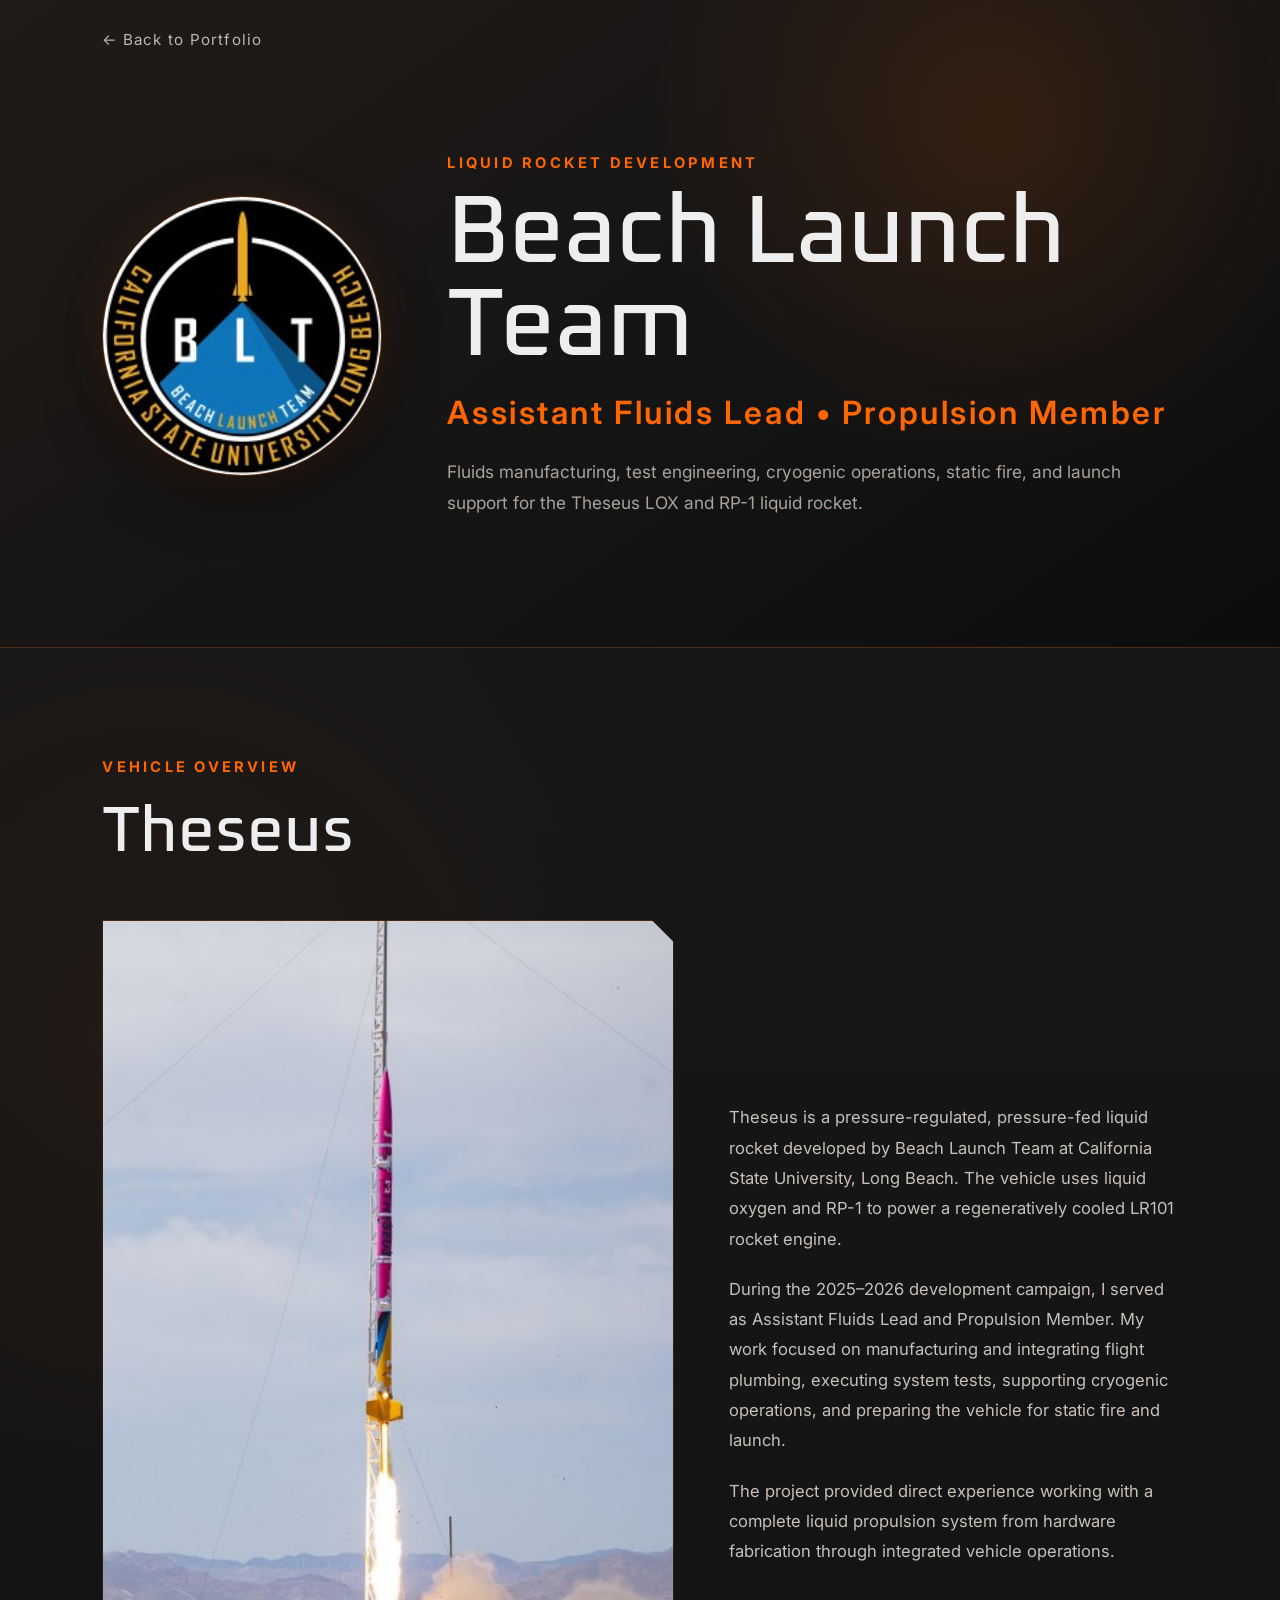
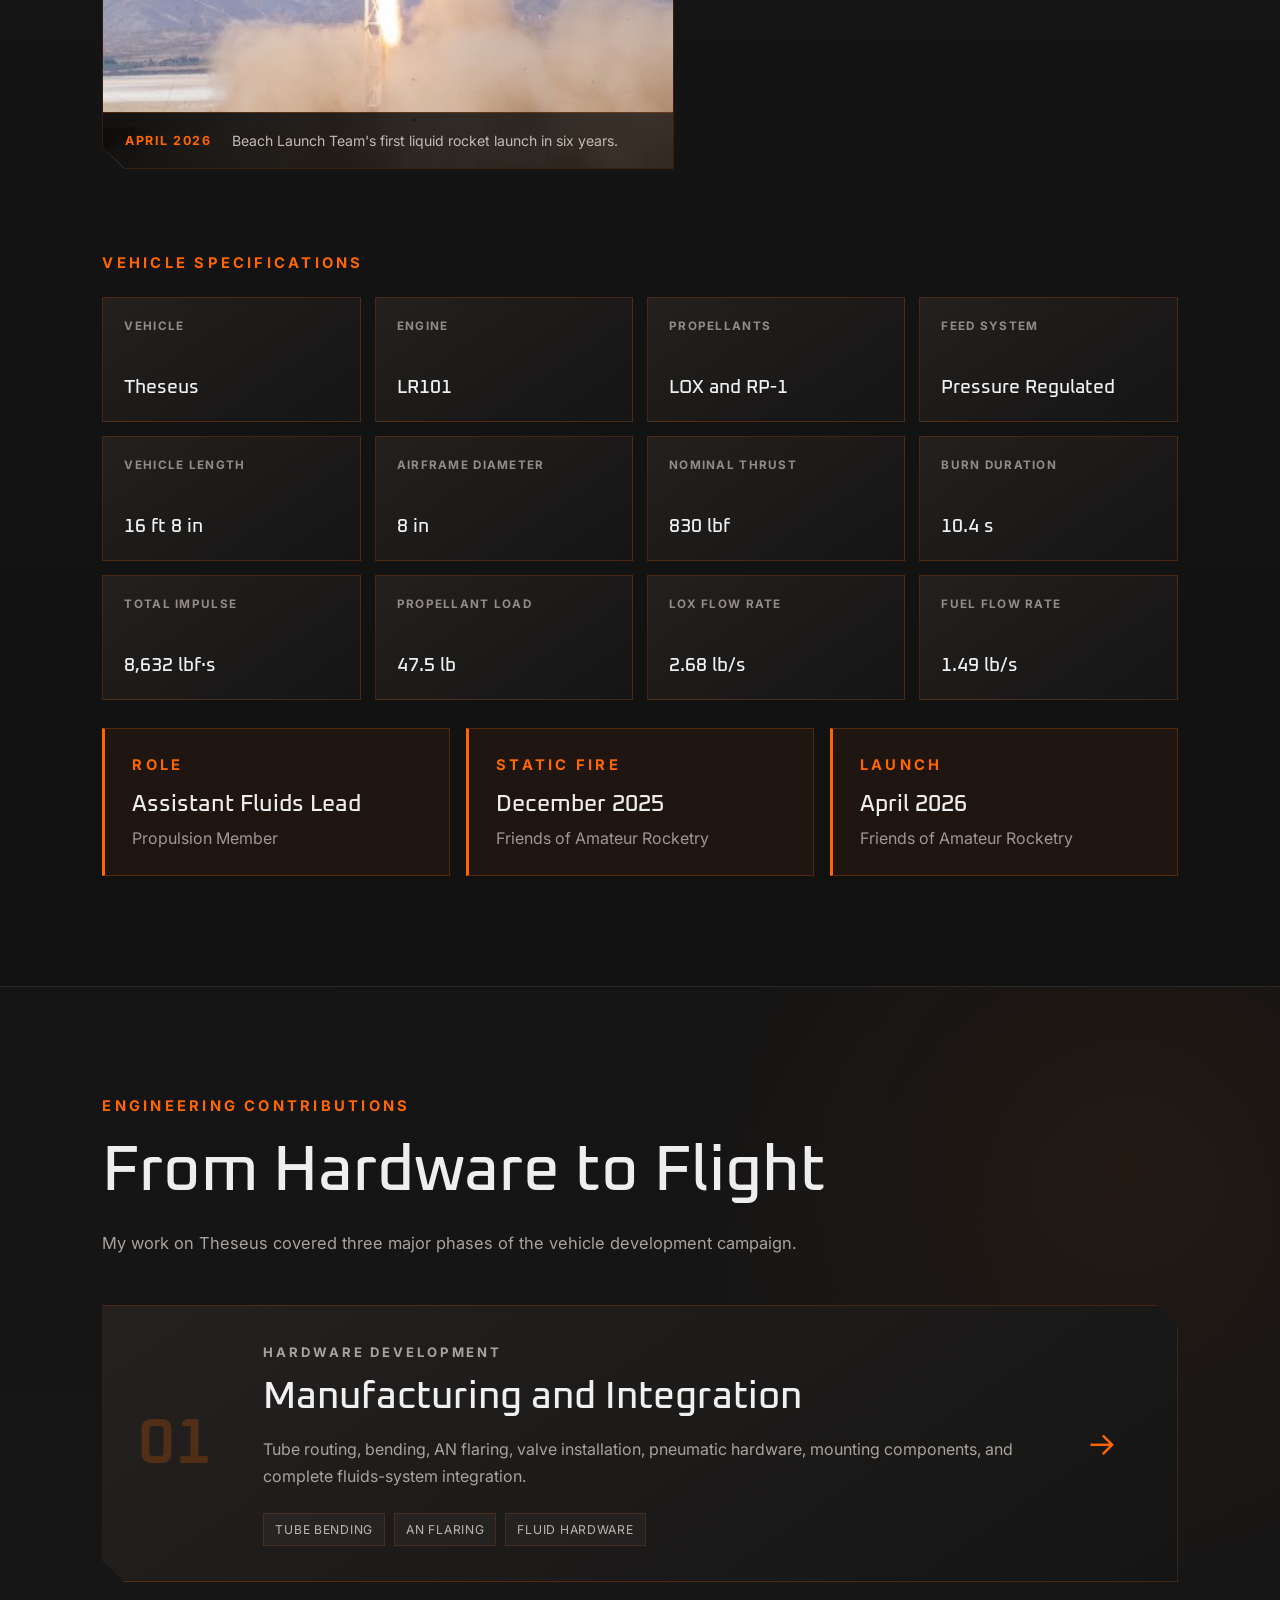
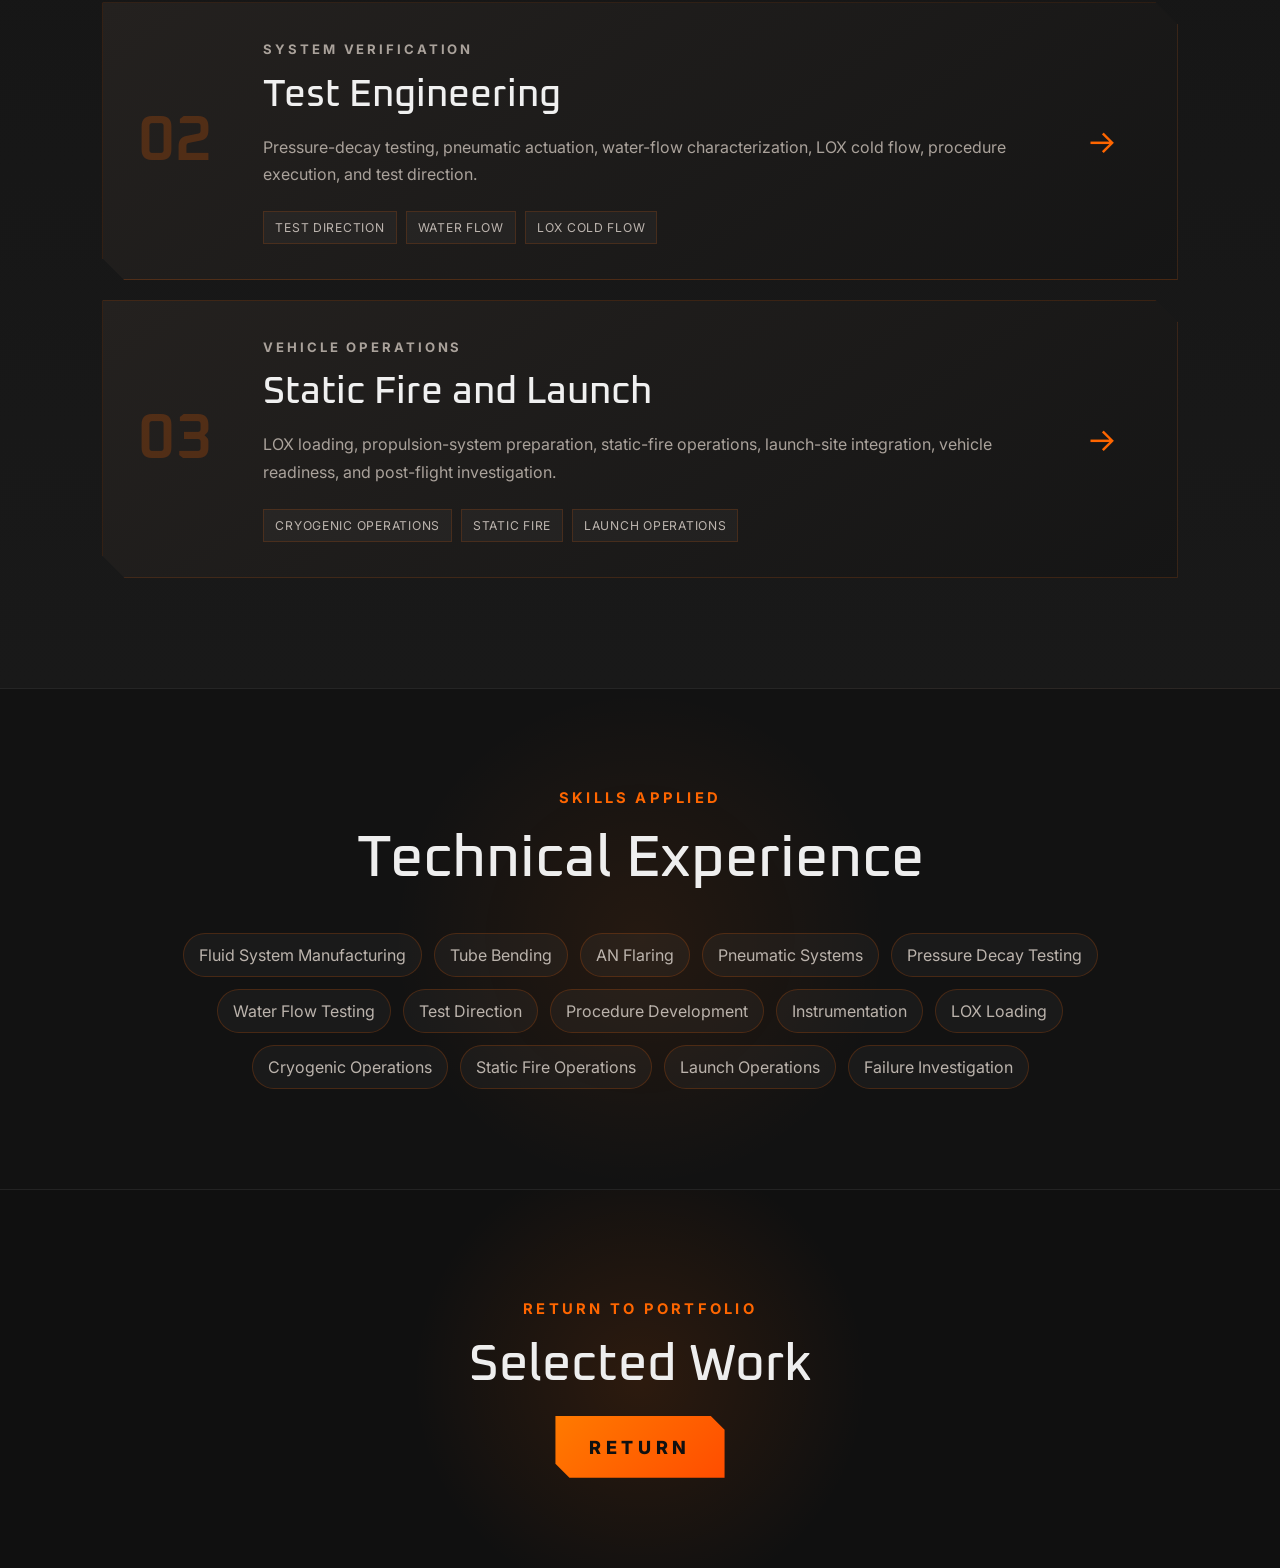
==== commit f1fde37c: "Fix Beach Launch Team project links" ====
--- a/projects/beach-launch-team.html
+++ b/projects/beach-launch-team.html
@@ -1,4 +1,4 @@
-<<!DOCTYPE html>
+<!DOCTYPE html>
 <html lang="en">
 
 <head>
@@ -45,7 +45,7 @@
 
         <p class="bltherodescription">
           Fluids manufacturing, test engineering, cryogenic operations,
-          static fire, and launch support for the Theseus LOX and RP1
+          static fire, and launch support for the Theseus LOX and RP-1
           liquid rocket.
         </p>
 
@@ -69,7 +69,6 @@
         <h2>Theseus</h2>
 
       </div>
-
 
       <div class="bltoverviewlayout">
 
@@ -92,22 +91,21 @@
 
         </div>
 
-
         <div class="bltoverviewtext">
 
           <p>
-            Theseus is a pressure regulated, pressure fed liquid rocket
+            Theseus is a pressure-regulated, pressure-fed liquid rocket
             developed by Beach Launch Team at California State University,
-            Long Beach. The vehicle uses liquid oxygen and RP1 to power a
+            Long Beach. The vehicle uses liquid oxygen and RP-1 to power a
             regeneratively cooled LR101 rocket engine.
           </p>
 
           <p>
-            During the 2025 to 2026 development campaign, I served as
-            Assistant Fluids Lead and Propulsion Member. My work focused on
-            manufacturing and integrating flight plumbing, executing system
-            tests, supporting cryogenic operations, and preparing the vehicle
-            for static fire and launch.
+            During the 2025–2026 development campaign, I served as Assistant
+            Fluids Lead and Propulsion Member. My work focused on manufacturing
+            and integrating flight plumbing, executing system tests, supporting
+            cryogenic operations, and preparing the vehicle for static fire
+            and launch.
           </p>
 
           <p>
@@ -141,7 +139,7 @@
 
           <div class="bltspeccard">
             <span>Propellants</span>
-            <strong>LOX and RP1</strong>
+            <strong>LOX and RP-1</strong>
           </div>
 
           <div class="bltspeccard">
@@ -171,7 +169,7 @@
 
           <div class="bltspeccard">
             <span>Total Impulse</span>
-            <strong>8,632 lbf s</strong>
+            <strong>8,632 lbf·s</strong>
           </div>
 
           <div class="bltspeccard">
@@ -181,12 +179,12 @@
 
           <div class="bltspeccard">
             <span>LOX Flow Rate</span>
-            <strong>2.68 lb per s</strong>
+            <strong>2.68 lb/s</strong>
           </div>
 
           <div class="bltspeccard">
             <span>Fuel Flow Rate</span>
-            <strong>1.49 lb per s</strong>
+            <strong>1.49 lb/s</strong>
           </div>
 
         </div>
@@ -250,14 +248,13 @@
 
       </div>
 
-
       <div class="bltcontributiongrid">
 
         <!-- MANUFACTURING -->
 
         <a
           class="bltcontributioncard"
-          href="manufacturing.html"
+          href="./manufacturing.html"
         >
 
           <div class="bltcardnumber">01</div>
@@ -293,7 +290,7 @@
 
         <a
           class="bltcontributioncard"
-          href="testengineering.html"
+          href="./testengineering.html"
         >
 
           <div class="bltcardnumber">02</div>
@@ -305,7 +302,7 @@
             <h3>Test Engineering</h3>
 
             <p>
-              Pressure decay testing, pneumatic actuation, water flow
+              Pressure-decay testing, pneumatic actuation, water-flow
               characterization, LOX cold flow, procedure execution, and
               test direction.
             </p>
@@ -329,7 +326,7 @@
 
         <a
           class="bltcontributioncard"
-          href="staticfirelaunch.html"
+          href="./staticfirelaunch.html"
         >
 
           <div class="bltcardnumber">03</div>
@@ -341,7 +338,7 @@
             <h3>Static Fire and Launch</h3>
 
             <p>
-              LOX loading, propulsion-system preparation, static fire
+              LOX loading, propulsion-system preparation, static-fire
               operations, launch-site integration, vehicle readiness, and
               post-flight investigation.
             </p>
@@ -363,6 +360,7 @@
       </div>
 
     </section>
+
 
     <!-- SKILLS -->
 
--- a/css/style.css
+++ b/css/style.css
@@ -3570,4 +3570,121 @@
     .schedule-summary {
         padding: 28px 24px;
     }
+}
+
+/* =========================================================
+   HOMEPAGE HERO
+========================================================= */
+
+.hero {
+    position: relative;
+    min-height: 100vh;
+    display: flex;
+    align-items: center;
+    justify-content: center;
+    overflow: hidden;
+    background: #111;
+}
+
+.hero-video {
+    position: absolute;
+    inset: 0;
+    width: 100%;
+    height: 100%;
+    object-fit: cover;
+    object-position: center;
+    z-index: 0;
+}
+
+.hero::after {
+    content: "";
+    position: absolute;
+    inset: 0;
+    background:
+        linear-gradient(
+            90deg,
+            rgba(10, 10, 10, 0.82),
+            rgba(10, 10, 10, 0.45)
+        ),
+        linear-gradient(
+            180deg,
+            rgba(10, 10, 10, 0.15),
+            rgba(10, 10, 10, 0.72)
+        );
+    z-index: 1;
+}
+
+.hero-content {
+    position: relative;
+    z-index: 2;
+    width: min(1100px, calc(100% - 48px));
+    margin: 0 auto;
+    padding: 80px 0;
+    text-align: center;
+}
+
+.hero-content h1 {
+    margin: 0;
+    color: #f5f5f5;
+    font-family: "Oxanium", sans-serif;
+    font-size: clamp(3.5rem, 8vw, 7rem);
+    font-weight: 500;
+    line-height: 1;
+}
+
+.hero-content h2 {
+    margin: 22px 0 8px;
+    color: #f5f5f5;
+    font-family: "Oxanium", sans-serif;
+    font-size: clamp(1.8rem, 4vw, 3rem);
+    font-weight: 500;
+}
+
+.hero .subtitle {
+    margin: 0;
+    color: #d0d0d0;
+    font-family: "Inter", sans-serif;
+    font-size: 1.05rem;
+    letter-spacing: 0.12em;
+    text-transform: uppercase;
+}
+
+.hero .hook {
+    margin: 22px 0 0;
+    color: #d7d7d7;
+    font-family: "Inter", sans-serif;
+    font-size: 1rem;
+}
+
+.orange-rule {
+    width: 90px;
+    height: 3px;
+    margin: 26px auto 0;
+    background: #ff5a00;
+}
+
+.small-rule {
+    width: 42px;
+    height: 2px;
+    margin: 26px auto 0;
+    background: #ff5a00;
+}
+
+.contact-row,
+.button-row {
+    position: relative;
+    z-index: 2;
+}
+
+.hero {
+    background:
+        linear-gradient(rgba(15,15,15,.65), rgba(15,15,15,.65)),
+        url("../images/thermal-bg.jpg");
+    background-size: cover;
+    background-position: center;
+    background-repeat: no-repeat;
+}
+
+.hero::before {
+    background: rgba(0, 0, 0, 0.35);
 }
